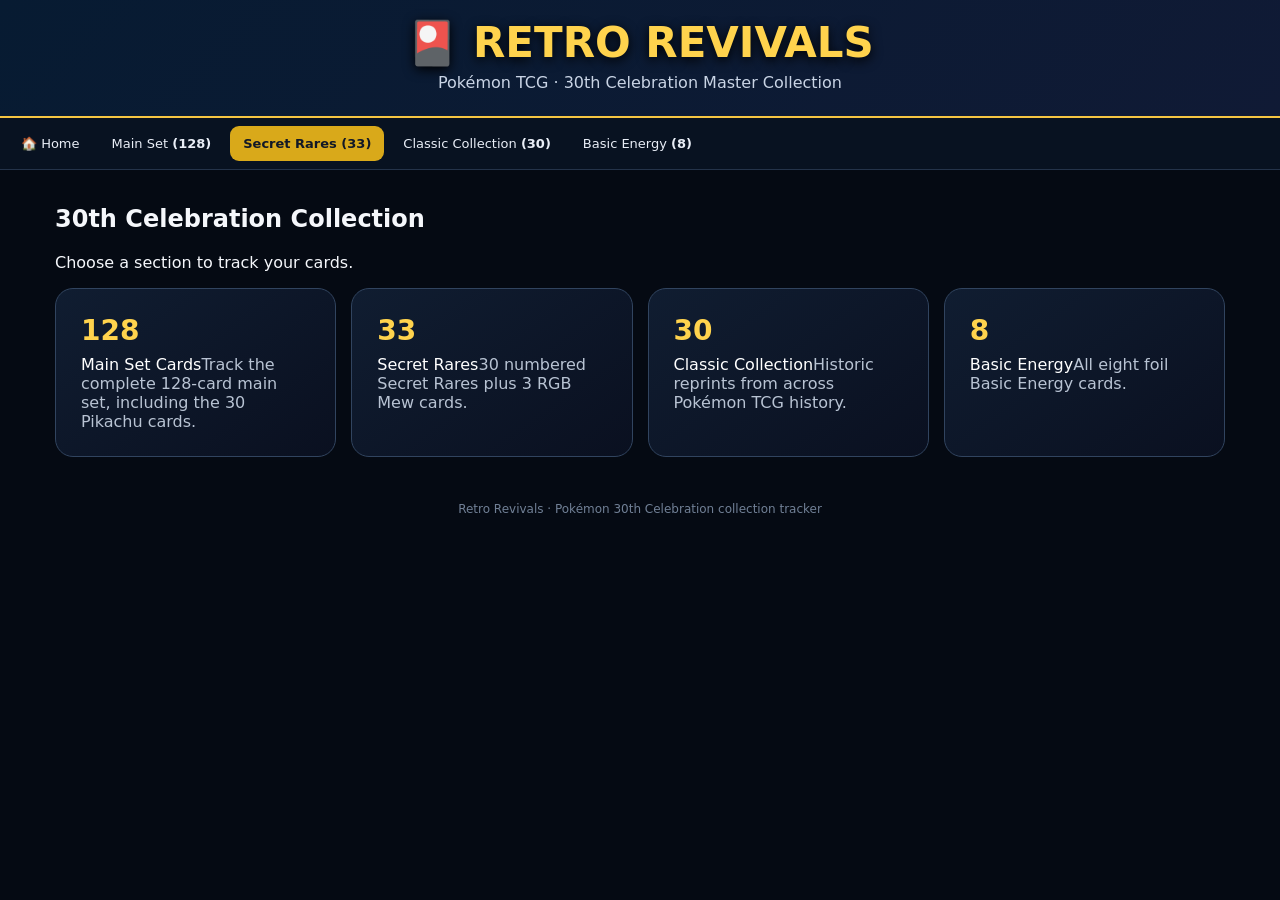
==== index.html @ 5fc44527 "Add files via upload" ====
<!doctype html><html lang="en"><head><meta charset="utf-8"><meta name="viewport" content="width=device-width,initial-scale=1"><title>Retro Revivals — Pokémon 30th Celebration</title><style>
*{box-sizing:border-box}body{margin:0;background:#050a13;color:#f5f7fb;font-family:system-ui,-apple-system,Segoe UI,Roboto,sans-serif}
header{background:linear-gradient(135deg,#071b32,#101a35);padding:18px 12px;text-align:center;border-bottom:2px solid #f5c542}
h1{margin:0;font-size:clamp(26px,6vw,42px);color:#ffd34d;text-shadow:0 3px 12px #000}
header p{margin:6px 0;color:#c9d4e5}nav{display:flex;gap:6px;overflow:auto;padding:8px;background:#081221;border-bottom:1px solid #24334a}
nav a{white-space:nowrap;color:#e9eef7;text-decoration:none;padding:10px 13px;border-radius:9px;font-size:13px}
nav a.active{background:#d9a91a;color:#111827;font-weight:800}main{max-width:1200px;margin:auto;padding:15px}
.controls{display:grid;grid-template-columns:1.8fr 1fr 1fr;gap:8px;margin-bottom:15px}
input,select{width:100%;padding:12px;border-radius:10px;border:1px solid #31435f;background:#0c1524;color:white}
.stats{display:flex;gap:10px;flex-wrap:wrap;margin-bottom:14px}.stat{background:#0d1727;border:1px solid #293a55;border-radius:12px;padding:10px 14px}.stat b{color:#ffd34d;font-size:20px}
.grid{display:grid;grid-template-columns:repeat(auto-fill,minmax(165px,1fr));gap:12px}.card{background:#0d1727;border:1px solid #293a55;border-radius:14px;padding:7px}.pic{aspect-ratio:744/1040;background:linear-gradient(145deg,#17233b,#0a1020);border-radius:9px;overflow:hidden;display:flex;align-items:center;justify-content:center}.pic img{width:100%;height:100%;object-fit:cover}.fallback{padding:20px;text-align:center;color:#8997aa}
.num{color:#ffd34d;font-weight:800;font-size:12px;margin-top:7px}.name{font-weight:750;min-height:38px;margin-top:3px}.check{display:flex;gap:6px;align-items:center;color:#b8c3d3;font-size:12px}.check input{width:auto;margin:0}
footer{text-align:center;padding:30px;color:#718096;font-size:12px}@media(max-width:650px){.controls{grid-template-columns:1fr 1fr}.controls input{grid-column:1/-1}.grid{grid-template-columns:repeat(2,minmax(0,1fr));gap:8px}}
.tiles{display:grid;grid-template-columns:repeat(auto-fit,minmax(220px,1fr));gap:15px}.tile{display:block;text-decoration:none;color:white;background:linear-gradient(145deg,#101d31,#0a1020);border:1px solid #31445f;border-radius:18px;padding:25px;min-height:150px}.tile b{display:block;font-size:28px;color:#ffd34d;margin-bottom:8px}.tile span{color:#b8c3d3}</style></head><body><header><h1>🎴 RETRO REVIVALS</h1><p>Pokémon TCG · 30th Celebration Master Collection</p></header>
<nav>
<a href="index.html">🏠 Home</a>
<a href="main-set.html">Main Set <b>(128)</b></a>
<a class="active" href="secret-rares.html">Secret Rares <b>(33)</b></a>
<a href="classic-collection.html">Classic Collection <b>(30)</b></a>
<a href="energy.html">Basic Energy <b>(8)</b></a>
</nav>
<main><h2>30th Celebration Collection</h2><p>Choose a section to track your cards.</p><div class="tiles">
<a class="tile" href="main-set.html"><b>128</b>Main Set Cards<span>Track the complete 128-card main set, including the 30 Pikachu cards.</span></a>
<a class="tile" href="secret-rares.html"><b>33</b>Secret Rares<span>30 numbered Secret Rares plus 3 RGB Mew cards.</span></a>
<a class="tile" href="classic-collection.html"><b>30</b>Classic Collection<span>Historic reprints from across Pokémon TCG history.</span></a>
<a class="tile" href="energy.html"><b>8</b>Basic Energy<span>All eight foil Basic Energy cards.</span></a>
</div></main><footer>Retro Revivals · Pokémon 30th Celebration collection tracker</footer></body></html>
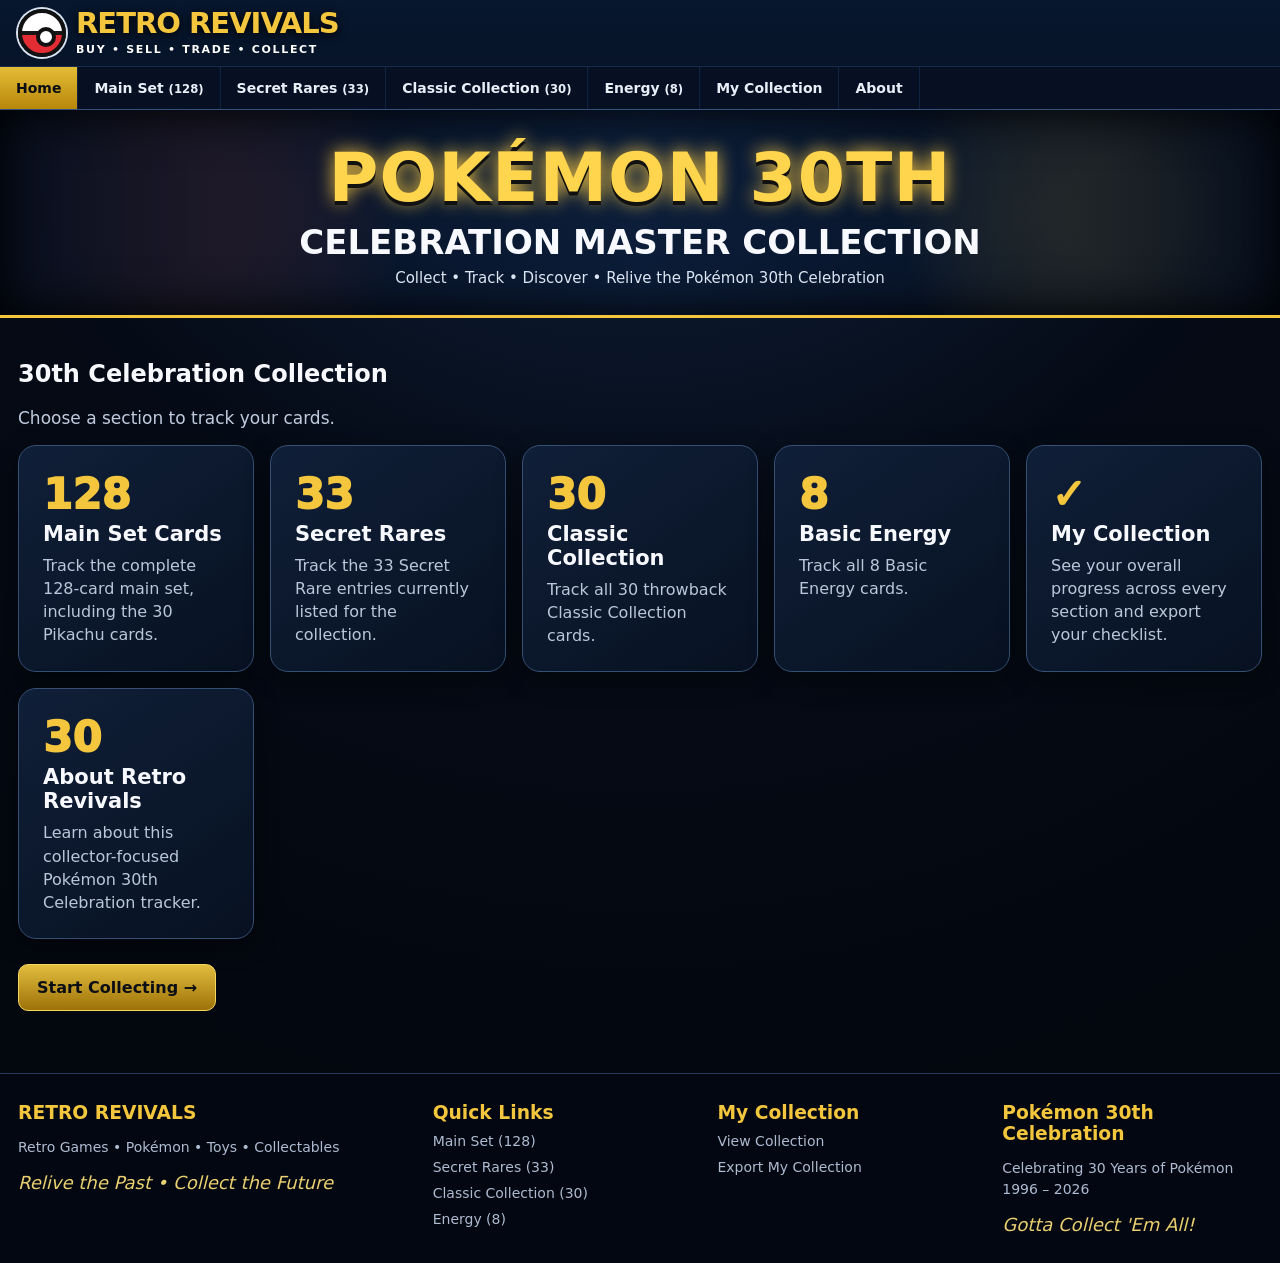
==== commit c9fd203a: "Add files via upload" ====
--- a/index.html
+++ b/index.html
@@ -1,27 +1,64 @@
 <!doctype html><html lang="en"><head><meta charset="utf-8"><meta name="viewport" content="width=device-width,initial-scale=1"><title>Retro Revivals — Pokémon 30th Celebration</title><style>
-*{box-sizing:border-box}body{margin:0;background:#050a13;color:#f5f7fb;font-family:system-ui,-apple-system,Segoe UI,Roboto,sans-serif}
-header{background:linear-gradient(135deg,#071b32,#101a35);padding:18px 12px;text-align:center;border-bottom:2px solid #f5c542}
-h1{margin:0;font-size:clamp(26px,6vw,42px);color:#ffd34d;text-shadow:0 3px 12px #000}
-header p{margin:6px 0;color:#c9d4e5}nav{display:flex;gap:6px;overflow:auto;padding:8px;background:#081221;border-bottom:1px solid #24334a}
-nav a{white-space:nowrap;color:#e9eef7;text-decoration:none;padding:10px 13px;border-radius:9px;font-size:13px}
-nav a.active{background:#d9a91a;color:#111827;font-weight:800}main{max-width:1200px;margin:auto;padding:15px}
-.controls{display:grid;grid-template-columns:1.8fr 1fr 1fr;gap:8px;margin-bottom:15px}
-input,select{width:100%;padding:12px;border-radius:10px;border:1px solid #31435f;background:#0c1524;color:white}
-.stats{display:flex;gap:10px;flex-wrap:wrap;margin-bottom:14px}.stat{background:#0d1727;border:1px solid #293a55;border-radius:12px;padding:10px 14px}.stat b{color:#ffd34d;font-size:20px}
-.grid{display:grid;grid-template-columns:repeat(auto-fill,minmax(165px,1fr));gap:12px}.card{background:#0d1727;border:1px solid #293a55;border-radius:14px;padding:7px}.pic{aspect-ratio:744/1040;background:linear-gradient(145deg,#17233b,#0a1020);border-radius:9px;overflow:hidden;display:flex;align-items:center;justify-content:center}.pic img{width:100%;height:100%;object-fit:cover}.fallback{padding:20px;text-align:center;color:#8997aa}
-.num{color:#ffd34d;font-weight:800;font-size:12px;margin-top:7px}.name{font-weight:750;min-height:38px;margin-top:3px}.check{display:flex;gap:6px;align-items:center;color:#b8c3d3;font-size:12px}.check input{width:auto;margin:0}
-footer{text-align:center;padding:30px;color:#718096;font-size:12px}@media(max-width:650px){.controls{grid-template-columns:1fr 1fr}.controls input{grid-column:1/-1}.grid{grid-template-columns:repeat(2,minmax(0,1fr));gap:8px}}
-.tiles{display:grid;grid-template-columns:repeat(auto-fit,minmax(220px,1fr));gap:15px}.tile{display:block;text-decoration:none;color:white;background:linear-gradient(145deg,#101d31,#0a1020);border:1px solid #31445f;border-radius:18px;padding:25px;min-height:150px}.tile b{display:block;font-size:28px;color:#ffd34d;margin-bottom:8px}.tile span{color:#b8c3d3}</style></head><body><header><h1>🎴 RETRO REVIVALS</h1><p>Pokémon TCG · 30th Celebration Master Collection</p></header>
-<nav>
-<a href="index.html">🏠 Home</a>
-<a href="main-set.html">Main Set <b>(128)</b></a>
-<a class="active" href="secret-rares.html">Secret Rares <b>(33)</b></a>
-<a href="classic-collection.html">Classic Collection <b>(30)</b></a>
-<a href="energy.html">Basic Energy <b>(8)</b></a>
-</nav>
-<main><h2>30th Celebration Collection</h2><p>Choose a section to track your cards.</p><div class="tiles">
-<a class="tile" href="main-set.html"><b>128</b>Main Set Cards<span>Track the complete 128-card main set, including the 30 Pikachu cards.</span></a>
-<a class="tile" href="secret-rares.html"><b>33</b>Secret Rares<span>30 numbered Secret Rares plus 3 RGB Mew cards.</span></a>
-<a class="tile" href="classic-collection.html"><b>30</b>Classic Collection<span>Historic reprints from across Pokémon TCG history.</span></a>
-<a class="tile" href="energy.html"><b>8</b>Basic Energy<span>All eight foil Basic Energy cards.</span></a>
-</div></main><footer>Retro Revivals · Pokémon 30th Celebration collection tracker</footer></body></html>+:root{--bg:#030813;--panel:#0b1629;--panel2:#101d34;--line:#263d61;--gold:#f4c63d;--gold2:#d9a719;--text:#f7f9ff;--muted:#b9c5d8}
+*{box-sizing:border-box}html{scroll-behavior:smooth}body{margin:0;background:radial-gradient(circle at 50% -10%,#14294b 0,#050b16 45%,#02050b 100%);color:var(--text);font-family:Inter,system-ui,-apple-system,Segoe UI,Roboto,Arial,sans-serif}
+a{color:inherit}.top{background:linear-gradient(180deg,#07172e,#061125);border-bottom:1px solid #35527c;position:sticky;top:0;z-index:20}
+.brandbar{display:flex;align-items:center;gap:14px;max-width:1400px;margin:auto;padding:9px 18px}
+.logo{display:flex;align-items:center;gap:10px;text-decoration:none;min-width:260px}.ball{width:48px;height:48px;border-radius:50%;background:linear-gradient(#fff 0 46%,#161616 46% 54%,#e42c35 54%);border:4px solid #111;box-shadow:0 0 0 2px #d9e4f2;position:relative}.ball:after{content:"";position:absolute;left:14px;top:14px;width:12px;height:12px;background:#fff;border:4px solid #111;border-radius:50%}.brandtext b{display:block;font-size:29px;line-height:1;color:var(--gold);letter-spacing:-1px;text-shadow:0 2px 8px #000}.brandtext span{font-size:11px;letter-spacing:1.7px;color:#fff;font-weight:800}
+nav{display:flex;overflow:auto;white-space:nowrap;border-top:1px solid #152c4d;background:#061022}nav a{padding:13px 16px;text-decoration:none;font-weight:800;font-size:14px;color:#e9eff9;border-right:1px solid #102441}nav a:hover,nav a.active{background:linear-gradient(#e4bd36,#b8870b);color:#0a0d14}
+.hero{min-height:190px;display:flex;align-items:center;justify-content:center;text-align:center;padding:28px 18px;background:linear-gradient(90deg,rgba(5,14,30,.98),rgba(12,31,61,.72),rgba(5,14,30,.98)),radial-gradient(circle at 12% 50%,#d34a35 0 7%,transparent 22%),radial-gradient(circle at 88% 50%,#ffcf3a 0 5%,transparent 20%);border-bottom:3px solid var(--gold);box-shadow:inset 0 0 50px #000}
+.hero h1{margin:0;color:#ffd54d;font-size:clamp(34px,6vw,68px);text-transform:uppercase;letter-spacing:1px;text-shadow:0 4px 0 #111,0 0 18px #f5c542}.hero h2{margin:5px 0;font-size:clamp(20px,3vw,34px)}.hero p{margin:7px auto 0;color:#dce5f3;max-width:850px;font-size:15px}
+.wrap{max-width:1400px;margin:auto;padding:22px 18px 34px}.controls{display:grid;grid-template-columns:minmax(240px,2fr) repeat(3,minmax(150px,1fr));gap:10px;margin-bottom:18px}.control{background:#081324;border:1px solid #38557d;border-radius:10px;color:#eaf0fa;padding:12px 14px;font:inherit;min-height:45px}.stats{display:flex;justify-content:space-between;gap:12px;align-items:center;background:linear-gradient(90deg,#09182b,#0d1d33);border:1px solid #365275;border-radius:12px;padding:13px 17px;margin-bottom:20px}.stats strong{color:var(--gold);font-size:24px}.progress{height:8px;background:#1c2a40;border-radius:99px;overflow:hidden;min-width:180px}.progress i{display:block;height:100%;width:0;background:linear-gradient(90deg,#d9a719,#ffe071);border-radius:99px}
+.grid{display:grid;grid-template-columns:repeat(auto-fill,minmax(150px,1fr));gap:13px}.card{background:linear-gradient(145deg,#0d1a30,#081222);border:1px solid #2d466a;border-radius:13px;padding:9px;box-shadow:0 5px 18px #0008;transition:.18s}.card:hover{transform:translateY(-3px);border-color:#d8b638}.pic{aspect-ratio:2.5/3.5;background:#07101e;border-radius:9px;display:flex;align-items:center;justify-content:center;overflow:hidden}.pic img{width:100%;height:100%;object-fit:contain}.pic .placeholder{color:#8fa0b8;font-size:13px;text-align:center;padding:10px}.num{color:var(--gold);font-weight:900;font-size:13px;margin-top:8px}.name{font-weight:850;min-height:38px;margin-top:2px;font-size:14px;line-height:1.15}.check{display:flex;gap:8px;align-items:center;color:#cbd6e6;margin-top:8px;font-size:13px}.check input{width:19px;height:19px;accent-color:var(--gold2)}
+.actions{display:flex;gap:12px;flex-wrap:wrap;margin-top:25px}.btn{display:inline-flex;align-items:center;justify-content:center;gap:8px;padding:13px 18px;border-radius:10px;border:1px solid #5b7399;background:#081426;text-decoration:none;font-weight:900}.btn.gold{background:linear-gradient(#e2bd3e,#9d7208);color:#0b0e14;border-color:#f5d75e}
+.tiles{display:grid;grid-template-columns:repeat(auto-fit,minmax(230px,1fr));gap:16px}.tile{display:block;text-decoration:none;background:linear-gradient(145deg,#101f38,#071121);border:1px solid #355074;border-radius:18px;padding:24px;box-shadow:0 7px 25px #0007}.tile:hover{border-color:#e2bd3e;transform:translateY(-2px)}.tile .big{font-size:42px;color:var(--gold);font-weight:950}.tile h3{margin:3px 0 8px;font-size:21px}.tile p{margin:0;color:#bac7da;line-height:1.45}
+footer{margin-top:28px;border-top:1px solid #243a5c;background:#020711;padding:28px 18px}.foot{max-width:1400px;margin:auto;display:grid;grid-template-columns:1.5fr 1fr 1fr 1fr;gap:25px}.foot h3{color:var(--gold);margin:0 0 8px}.foot p,.foot a{color:#aebbd0;font-size:14px;line-height:1.5}.foot a{text-decoration:none;display:block;margin:5px 0}.tag{color:#e9cf70;font-style:italic;font-size:18px}
+@media(max-width:800px){.brandbar{padding:8px 10px}.logo{min-width:0}.brandtext b{font-size:22px}.brandtext span{font-size:9px}.ball{width:40px;height:40px}.hero{min-height:165px}.controls{grid-template-columns:1fr 1fr}.controls .search{grid-column:1/-1}.stats{flex-direction:column;align-items:stretch}.grid{grid-template-columns:repeat(2,minmax(0,1fr));gap:9px}.card{padding:7px}.name{font-size:13px}.foot{grid-template-columns:1fr 1fr}}
+@media(max-width:480px){nav a{padding:12px 13px;font-size:12px}.wrap{padding:16px 10px 25px}.controls{grid-template-columns:1fr}.controls .search{grid-column:auto}.hero h1{font-size:34px}.foot{grid-template-columns:1fr}}
+</style></head><body>
+<header class="top"><div class="brandbar"><a class="logo" href="index.html"><div class="ball"></div><div class="brandtext"><b>RETRO REVIVALS</b><span>BUY • SELL • TRADE • COLLECT</span></div></a></div><nav><a href="index.html" class="active">Home</a><a href="main-set.html">Main Set <small>(128)</small></a><a href="secret-rares.html">Secret Rares <small>(33)</small></a><a href="classic-collection.html">Classic Collection <small>(30)</small></a><a href="energy.html">Energy <small>(8)</small></a><a href="my-collection.html">My Collection</a><a href="about.html">About</a></nav></header>
+<section class="hero"><div><h1>POKÉMON 30TH</h1><h2>CELEBRATION MASTER COLLECTION</h2><p>Collect • Track • Discover • Relive the Pokémon 30th Celebration</p></div></section>
+<main class="wrap"><section><h2>30th Celebration Collection</h2><p style="color:#c0ccde;font-size:17px">Choose a section to track your cards.</p>
+<div class="tiles">
+<a class="tile" href="main-set.html"><div class="big">128</div><h3>Main Set Cards</h3><p>Track the complete 128-card main set, including the 30 Pikachu cards.</p></a>
+<a class="tile" href="secret-rares.html"><div class="big">33</div><h3>Secret Rares</h3><p>Track the 33 Secret Rare entries currently listed for the collection.</p></a>
+<a class="tile" href="classic-collection.html"><div class="big">30</div><h3>Classic Collection</h3><p>Track all 30 throwback Classic Collection cards.</p></a>
+<a class="tile" href="energy.html"><div class="big">8</div><h3>Basic Energy</h3><p>Track all 8 Basic Energy cards.</p></a>
+<a class="tile" href="my-collection.html"><div class="big">✓</div><h3>My Collection</h3><p>See your overall progress across every section and export your checklist.</p></a>
+<a class="tile" href="about.html"><div class="big">30</div><h3>About Retro Revivals</h3><p>Learn about this collector-focused Pokémon 30th Celebration tracker.</p></a>
+</div></section>
+<div class="actions"><a class="btn gold" href="main-set.html">Start Collecting →</a></div></main><footer><div class="foot">
+<div><h3>RETRO REVIVALS</h3><p>Retro Games • Pokémon • Toys • Collectables</p><div class="tag">Relive the Past • Collect the Future</div></div>
+<div><h3>Quick Links</h3><a href="main-set.html">Main Set (128)</a><a href="secret-rares.html">Secret Rares (33)</a><a href="classic-collection.html">Classic Collection (30)</a><a href="energy.html">Energy (8)</a></div>
+<div><h3>My Collection</h3><a href="my-collection.html">View Collection</a><a href="#" onclick="exportAll();return false">Export My Collection</a></div>
+<div><h3>Pokémon 30th Celebration</h3><p>Celebrating 30 Years of Pokémon<br>1996 – 2026</p><div class="tag">Gotta Collect 'Em All!</div></div>
+</div></footer><script>
+const KEY="retro-revivals-main";
+let owned=JSON.parse(localStorage.getItem(KEY)||"{}");
+function save(){localStorage.setItem(KEY,JSON.stringify(owned));}
+function toggle(id,el){owned[id]=el.checked;save();updateStats();}
+function updateStats(){
+ const total=document.querySelectorAll('.card').length;
+ const n=Object.values(owned).filter(Boolean).length;
+ const count=document.getElementById('count'); if(count) count.textContent=n+" / "+total;
+ const pct=total?Math.round(n/total*100):0;
+ const p=document.getElementById('pct'); if(p)p.textContent=pct+"%";
+ const bar=document.getElementById('bar'); if(bar)bar.style.width=pct+"%";
+}
+function filterCards(){
+ const q=(document.getElementById('search')?.value||'').toLowerCase();
+ const status=document.getElementById('status')?.value||'all';
+ document.querySelectorAll('.card').forEach(c=>{
+   const match=c.innerText.toLowerCase().includes(q);
+   const id=c.dataset.id, isOwned=!!owned[id];
+   const ok=status==='all'||(status==='owned'&&isOwned)||(status==='missing'&&!isOwned);
+   c.style.display=match&&ok?'':'none';
+ });
+}
+function exportAll(){
+ const all={};
+ ['retro-revivals-main','retro-revivals-secret','retro-revivals-classic','retro-revivals-energy'].forEach(k=>{all[k]=JSON.parse(localStorage.getItem(k)||"{}")});
+ const blob=new Blob([JSON.stringify(all,null,2)],{type:'application/json'});
+ const a=document.createElement('a');a.href=URL.createObjectURL(blob);a.download='retro-revivals-collection.json';a.click();
+}
+document.addEventListener('DOMContentLoaded',()=>{document.querySelectorAll('.check input').forEach(x=>x.checked=!!owned[x.dataset.id]);updateStats();});
+</script></body></html>
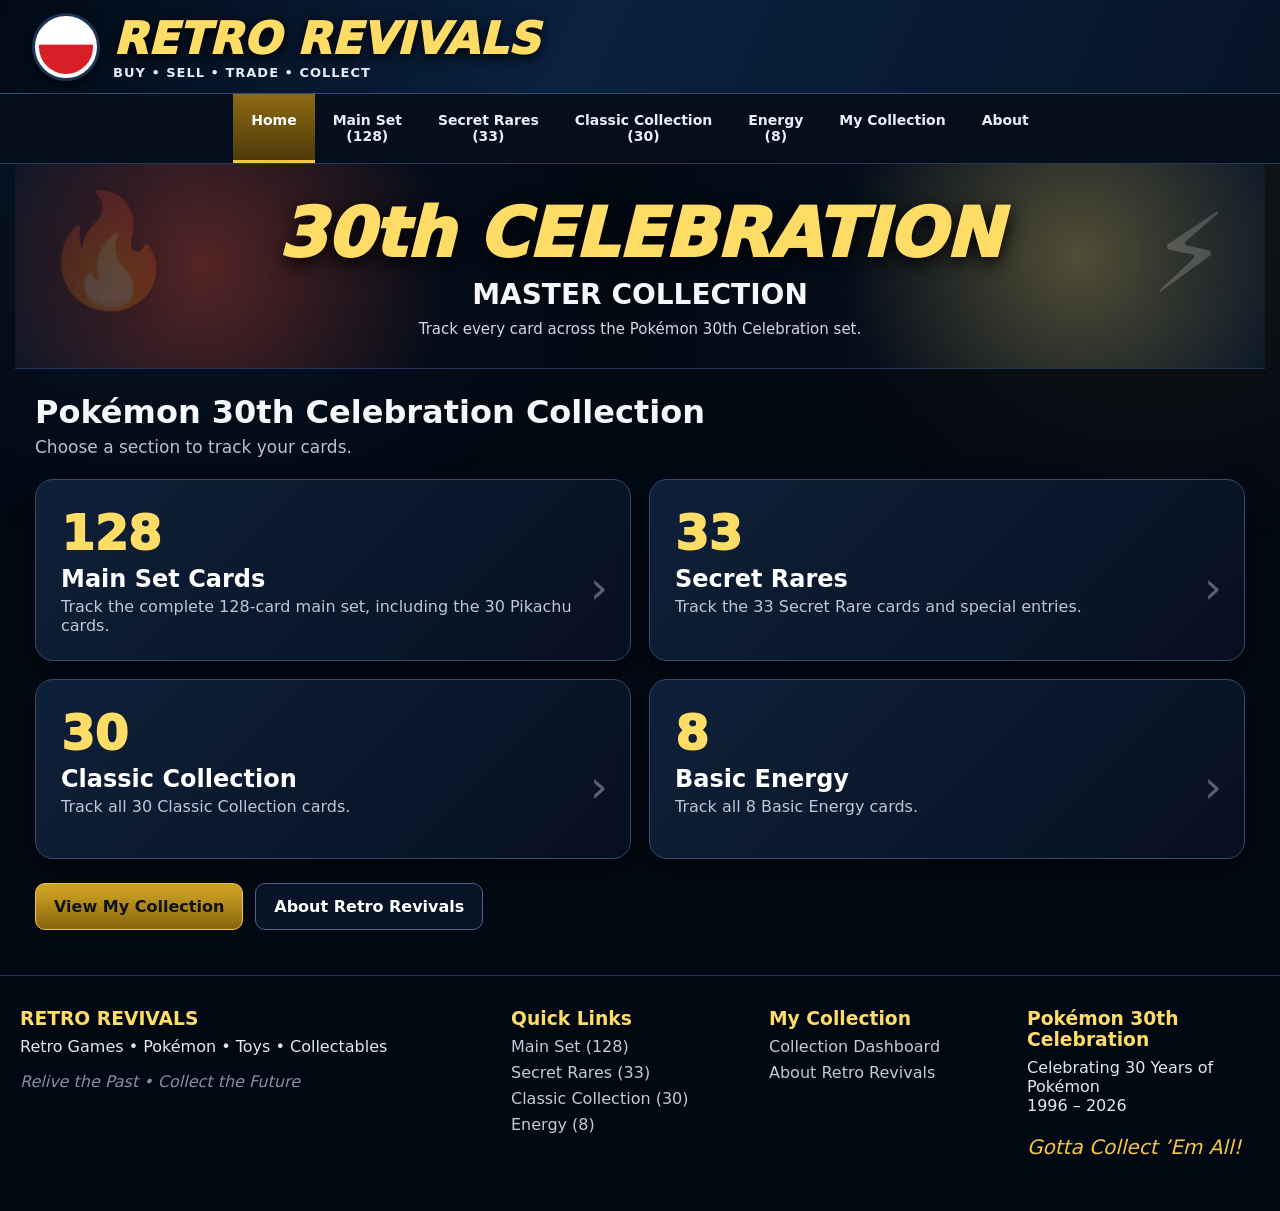
==== commit 067ec3c1: "Add files via upload" ====
--- a/index.html
+++ b/index.html
@@ -1,64 +1,50 @@
-<!doctype html><html lang="en"><head><meta charset="utf-8"><meta name="viewport" content="width=device-width,initial-scale=1"><title>Retro Revivals — Pokémon 30th Celebration</title><style>
-:root{--bg:#030813;--panel:#0b1629;--panel2:#101d34;--line:#263d61;--gold:#f4c63d;--gold2:#d9a719;--text:#f7f9ff;--muted:#b9c5d8}
-*{box-sizing:border-box}html{scroll-behavior:smooth}body{margin:0;background:radial-gradient(circle at 50% -10%,#14294b 0,#050b16 45%,#02050b 100%);color:var(--text);font-family:Inter,system-ui,-apple-system,Segoe UI,Roboto,Arial,sans-serif}
-a{color:inherit}.top{background:linear-gradient(180deg,#07172e,#061125);border-bottom:1px solid #35527c;position:sticky;top:0;z-index:20}
-.brandbar{display:flex;align-items:center;gap:14px;max-width:1400px;margin:auto;padding:9px 18px}
-.logo{display:flex;align-items:center;gap:10px;text-decoration:none;min-width:260px}.ball{width:48px;height:48px;border-radius:50%;background:linear-gradient(#fff 0 46%,#161616 46% 54%,#e42c35 54%);border:4px solid #111;box-shadow:0 0 0 2px #d9e4f2;position:relative}.ball:after{content:"";position:absolute;left:14px;top:14px;width:12px;height:12px;background:#fff;border:4px solid #111;border-radius:50%}.brandtext b{display:block;font-size:29px;line-height:1;color:var(--gold);letter-spacing:-1px;text-shadow:0 2px 8px #000}.brandtext span{font-size:11px;letter-spacing:1.7px;color:#fff;font-weight:800}
-nav{display:flex;overflow:auto;white-space:nowrap;border-top:1px solid #152c4d;background:#061022}nav a{padding:13px 16px;text-decoration:none;font-weight:800;font-size:14px;color:#e9eff9;border-right:1px solid #102441}nav a:hover,nav a.active{background:linear-gradient(#e4bd36,#b8870b);color:#0a0d14}
-.hero{min-height:190px;display:flex;align-items:center;justify-content:center;text-align:center;padding:28px 18px;background:linear-gradient(90deg,rgba(5,14,30,.98),rgba(12,31,61,.72),rgba(5,14,30,.98)),radial-gradient(circle at 12% 50%,#d34a35 0 7%,transparent 22%),radial-gradient(circle at 88% 50%,#ffcf3a 0 5%,transparent 20%);border-bottom:3px solid var(--gold);box-shadow:inset 0 0 50px #000}
-.hero h1{margin:0;color:#ffd54d;font-size:clamp(34px,6vw,68px);text-transform:uppercase;letter-spacing:1px;text-shadow:0 4px 0 #111,0 0 18px #f5c542}.hero h2{margin:5px 0;font-size:clamp(20px,3vw,34px)}.hero p{margin:7px auto 0;color:#dce5f3;max-width:850px;font-size:15px}
-.wrap{max-width:1400px;margin:auto;padding:22px 18px 34px}.controls{display:grid;grid-template-columns:minmax(240px,2fr) repeat(3,minmax(150px,1fr));gap:10px;margin-bottom:18px}.control{background:#081324;border:1px solid #38557d;border-radius:10px;color:#eaf0fa;padding:12px 14px;font:inherit;min-height:45px}.stats{display:flex;justify-content:space-between;gap:12px;align-items:center;background:linear-gradient(90deg,#09182b,#0d1d33);border:1px solid #365275;border-radius:12px;padding:13px 17px;margin-bottom:20px}.stats strong{color:var(--gold);font-size:24px}.progress{height:8px;background:#1c2a40;border-radius:99px;overflow:hidden;min-width:180px}.progress i{display:block;height:100%;width:0;background:linear-gradient(90deg,#d9a719,#ffe071);border-radius:99px}
-.grid{display:grid;grid-template-columns:repeat(auto-fill,minmax(150px,1fr));gap:13px}.card{background:linear-gradient(145deg,#0d1a30,#081222);border:1px solid #2d466a;border-radius:13px;padding:9px;box-shadow:0 5px 18px #0008;transition:.18s}.card:hover{transform:translateY(-3px);border-color:#d8b638}.pic{aspect-ratio:2.5/3.5;background:#07101e;border-radius:9px;display:flex;align-items:center;justify-content:center;overflow:hidden}.pic img{width:100%;height:100%;object-fit:contain}.pic .placeholder{color:#8fa0b8;font-size:13px;text-align:center;padding:10px}.num{color:var(--gold);font-weight:900;font-size:13px;margin-top:8px}.name{font-weight:850;min-height:38px;margin-top:2px;font-size:14px;line-height:1.15}.check{display:flex;gap:8px;align-items:center;color:#cbd6e6;margin-top:8px;font-size:13px}.check input{width:19px;height:19px;accent-color:var(--gold2)}
-.actions{display:flex;gap:12px;flex-wrap:wrap;margin-top:25px}.btn{display:inline-flex;align-items:center;justify-content:center;gap:8px;padding:13px 18px;border-radius:10px;border:1px solid #5b7399;background:#081426;text-decoration:none;font-weight:900}.btn.gold{background:linear-gradient(#e2bd3e,#9d7208);color:#0b0e14;border-color:#f5d75e}
-.tiles{display:grid;grid-template-columns:repeat(auto-fit,minmax(230px,1fr));gap:16px}.tile{display:block;text-decoration:none;background:linear-gradient(145deg,#101f38,#071121);border:1px solid #355074;border-radius:18px;padding:24px;box-shadow:0 7px 25px #0007}.tile:hover{border-color:#e2bd3e;transform:translateY(-2px)}.tile .big{font-size:42px;color:var(--gold);font-weight:950}.tile h3{margin:3px 0 8px;font-size:21px}.tile p{margin:0;color:#bac7da;line-height:1.45}
-footer{margin-top:28px;border-top:1px solid #243a5c;background:#020711;padding:28px 18px}.foot{max-width:1400px;margin:auto;display:grid;grid-template-columns:1.5fr 1fr 1fr 1fr;gap:25px}.foot h3{color:var(--gold);margin:0 0 8px}.foot p,.foot a{color:#aebbd0;font-size:14px;line-height:1.5}.foot a{text-decoration:none;display:block;margin:5px 0}.tag{color:#e9cf70;font-style:italic;font-size:18px}
-@media(max-width:800px){.brandbar{padding:8px 10px}.logo{min-width:0}.brandtext b{font-size:22px}.brandtext span{font-size:9px}.ball{width:40px;height:40px}.hero{min-height:165px}.controls{grid-template-columns:1fr 1fr}.controls .search{grid-column:1/-1}.stats{flex-direction:column;align-items:stretch}.grid{grid-template-columns:repeat(2,minmax(0,1fr));gap:9px}.card{padding:7px}.name{font-size:13px}.foot{grid-template-columns:1fr 1fr}}
-@media(max-width:480px){nav a{padding:12px 13px;font-size:12px}.wrap{padding:16px 10px 25px}.controls{grid-template-columns:1fr}.controls .search{grid-column:auto}.hero h1{font-size:34px}.foot{grid-template-columns:1fr}}
+<!doctype html><html lang="en"><head><meta charset="utf-8"><meta name="viewport" content="width=device-width,initial-scale=1"><title>Home — Retro Revivals</title><style>
+:root{--gold:#f4c542;--gold2:#ffdc66;--nav:#071426;--panel:#0b1628;--panel2:#101d32;--line:#263b5b;--text:#f6f7fb;--muted:#b6c1d2}
+*{box-sizing:border-box}html{scroll-behavior:smooth}body{margin:0;background:#030913;color:var(--text);font-family:Inter,system-ui,-apple-system,Segoe UI,Roboto,Arial,sans-serif}
+body:before{content:"";position:fixed;inset:0;pointer-events:none;background:radial-gradient(circle at 15% 10%,rgba(36,87,150,.18),transparent 35%),radial-gradient(circle at 90% 20%,rgba(244,197,66,.08),transparent 28%);z-index:-1}
+header{background:linear-gradient(115deg,#020a16 0%,#0a2140 45%,#071426 100%);border-bottom:1px solid #304c73}
+.brand{max-width:1250px;margin:auto;padding:13px 20px;display:flex;align-items:center;gap:16px}.logo{width:62px;height:62px;border-radius:50%;border:4px solid #fff;background:linear-gradient(#fff 0 45%,#d61f26 46% 100%);box-shadow:0 0 0 3px #1b3555,0 5px 18px #000}.brand h1{margin:0;color:var(--gold2);font-size:clamp(25px,4vw,44px);font-style:italic;font-weight:950;letter-spacing:.5px;text-shadow:0 3px 12px #000}.brand p{margin:1px 0 0;color:#e7edf7;font-weight:700;letter-spacing:1px;font-size:13px}
+nav{position:sticky;top:0;z-index:20;background:rgba(5,15,29,.96);backdrop-filter:blur(8px);border-bottom:1px solid #273a57;overflow-x:auto;display:flex;justify-content:center;min-height:62px}
+nav a{flex:0 0 auto;color:#e9eef7;text-decoration:none;padding:18px 18px 16px;font-size:14px;font-weight:800;text-align:center;border-bottom:3px solid transparent}nav a:hover{background:#10213a}nav a.active{background:linear-gradient(#8d6a15,#4f3a08);color:#fff;border-bottom-color:var(--gold)}
+.hero{max-width:1250px;margin:auto;min-height:190px;padding:30px 24px;display:flex;align-items:center;justify-content:center;text-align:center;position:relative;overflow:hidden;background:radial-gradient(circle at 15% 50%,rgba(238,74,45,.34),transparent 23%),radial-gradient(circle at 85% 45%,rgba(255,218,102,.3),transparent 22%),linear-gradient(90deg,#071426,#030913 48%,#071426);border-bottom:1px solid #1f3553}
+.hero:before,.hero:after{content:"";position:absolute;font-size:110px;opacity:.18;filter:drop-shadow(0 0 20px #000)}.hero:before{content:"🔥";left:2%;top:22px}.hero:after{content:"⚡";right:3%;top:26px}
+.hero h2{margin:0;color:var(--gold2);font-size:clamp(34px,6vw,68px);font-style:italic;font-weight:1000;text-shadow:0 5px 18px #000}.hero .sub{margin:5px 0 0;font-size:clamp(18px,3vw,28px);font-weight:900}.hero small{display:block;margin-top:9px;color:#d1d9e6;font-size:15px}
+main{max-width:1250px;margin:auto;padding:24px 20px 45px}.page-title{font-size:32px;margin:0 0 6px}.lead{color:var(--muted);font-size:17px;margin-top:0}
+.controls{display:grid;grid-template-columns:2fr 1fr 1fr;gap:10px;margin:20px 0}.controls input,.controls select{width:100%;background:#071223;color:#fff;border:1px solid #385172;border-radius:10px;padding:13px 14px;font-size:14px}
+.stats{display:flex;gap:10px;flex-wrap:wrap;margin:12px 0 20px}.stat{min-width:120px;background:linear-gradient(145deg,#101e34,#071223);border:1px solid #355174;border-radius:11px;padding:10px 15px;text-align:center}.stat b{display:block;color:var(--gold2);font-size:24px}
+.grid{display:grid;grid-template-columns:repeat(6,minmax(0,1fr));gap:13px}.card{background:linear-gradient(145deg,#0e1b30,#071223);border:1px solid #2c4669;border-radius:12px;padding:7px;box-shadow:0 5px 15px #0007}.pic{aspect-ratio:63/88;border-radius:8px;overflow:hidden;background:linear-gradient(145deg,#162844,#071020);display:flex;align-items:center;justify-content:center}.pic img{width:100%;height:100%;object-fit:cover}.fallback{color:#8190a6;text-align:center;font-size:12px;padding:10px}.num{color:var(--gold2);font-weight:900;font-size:12px;margin:8px 2px 2px}.name{font-weight:850;font-size:13px;line-height:1.2;min-height:32px}.check{display:flex;align-items:center;gap:6px;color:#b9c4d5;font-size:12px;margin-top:6px}.check input{accent-color:var(--gold);width:17px;height:17px}
+.tiles{display:grid;grid-template-columns:repeat(2,1fr);gap:18px;margin-top:22px}.tile{position:relative;overflow:hidden;min-height:180px;background:linear-gradient(135deg,#0e2039,#071020);border:1px solid #304b70;border-radius:18px;padding:25px;text-decoration:none;color:#fff;box-shadow:0 9px 25px #0008}.tile:hover{transform:translateY(-2px);border-color:var(--gold)}.tile .count{color:var(--gold2);font-size:48px;font-weight:1000}.tile h3{margin:4px 0;font-size:24px}.tile p{margin:0;color:#bdc7d7;max-width:600px}.tile:after{content:"›";position:absolute;right:22px;top:45%;font-size:45px;color:#fff5}
+.actions{display:flex;gap:12px;flex-wrap:wrap;margin-top:24px}.btn{display:inline-block;padding:13px 18px;border-radius:10px;border:1px solid #4b6488;background:#091527;color:#fff;text-decoration:none;font-weight:850}.btn.gold{background:linear-gradient(#d6aa25,#87650e);border-color:#f1c94c;color:#10131b}
+.about{display:grid;grid-template-columns:1fr 1fr;gap:18px}.panel{background:linear-gradient(145deg,#0e1b30,#071223);border:1px solid #2c4669;border-radius:16px;padding:22px}.panel h3{color:var(--gold2);margin-top:0}.panel p,.panel li{color:#c2ccda;line-height:1.6}
+footer{border-top:1px solid #20334e;background:#020812;padding:32px 20px;color:#8290a3}.foot{max-width:1250px;margin:auto;display:grid;grid-template-columns:2fr 1fr 1fr 1fr;gap:25px}.foot h3{color:var(--gold2);margin:0 0 8px}.foot a{display:block;color:#c3cbd7;text-decoration:none;margin:7px 0}.tag{color:#e0e7f0}
+@media(max-width:1000px){.grid{grid-template-columns:repeat(4,minmax(0,1fr))}.foot{grid-template-columns:1fr 1fr}}
+@media(max-width:650px){.brand{padding:10px 12px}.logo{width:48px;height:48px}.brand h1{font-size:25px}.brand p{font-size:10px}.hero{min-height:155px;padding:25px 14px}.hero:before,.hero:after{font-size:70px}.grid{grid-template-columns:repeat(2,minmax(0,1fr));gap:8px}.controls{grid-template-columns:1fr 1fr}.controls input{grid-column:1/-1}.tiles,.about{grid-template-columns:1fr}.foot{grid-template-columns:1fr}.tile{min-height:150px;padding:20px}.tile .count{font-size:38px}}
 </style></head><body>
-<header class="top"><div class="brandbar"><a class="logo" href="index.html"><div class="ball"></div><div class="brandtext"><b>RETRO REVIVALS</b><span>BUY • SELL • TRADE • COLLECT</span></div></a></div><nav><a href="index.html" class="active">Home</a><a href="main-set.html">Main Set <small>(128)</small></a><a href="secret-rares.html">Secret Rares <small>(33)</small></a><a href="classic-collection.html">Classic Collection <small>(30)</small></a><a href="energy.html">Energy <small>(8)</small></a><a href="my-collection.html">My Collection</a><a href="about.html">About</a></nav></header>
-<section class="hero"><div><h1>POKÉMON 30TH</h1><h2>CELEBRATION MASTER COLLECTION</h2><p>Collect • Track • Discover • Relive the Pokémon 30th Celebration</p></div></section>
-<main class="wrap"><section><h2>30th Celebration Collection</h2><p style="color:#c0ccde;font-size:17px">Choose a section to track your cards.</p>
+<header><div class="brand"><div class="logo"></div><div><h1>RETRO REVIVALS</h1><p>BUY • SELL • TRADE • COLLECT</p></div></div></header>
+<nav>
+<a href="index.html" class="active">Home</a>
+<a href="main-set.html" >Main Set<br><b>(128)</b></a>
+<a href="secret-rares.html" >Secret Rares<br><b>(33)</b></a>
+<a href="classic-collection.html" >Classic Collection<br><b>(30)</b></a>
+<a href="energy.html" >Energy<br><b>(8)</b></a>
+<a href="my-collection.html" >My Collection</a>
+<a href="about.html" >About</a>
+</nav>
+
+<section class="hero"><div><h2>30th CELEBRATION</h2><div class="sub">MASTER COLLECTION</div><small>Track every card across the Pokémon 30th Celebration set.</small></div></section>
+<main><h2 class="page-title">Pokémon 30th Celebration Collection</h2><p class="lead">Choose a section to track your cards.</p>
 <div class="tiles">
-<a class="tile" href="main-set.html"><div class="big">128</div><h3>Main Set Cards</h3><p>Track the complete 128-card main set, including the 30 Pikachu cards.</p></a>
-<a class="tile" href="secret-rares.html"><div class="big">33</div><h3>Secret Rares</h3><p>Track the 33 Secret Rare entries currently listed for the collection.</p></a>
-<a class="tile" href="classic-collection.html"><div class="big">30</div><h3>Classic Collection</h3><p>Track all 30 throwback Classic Collection cards.</p></a>
-<a class="tile" href="energy.html"><div class="big">8</div><h3>Basic Energy</h3><p>Track all 8 Basic Energy cards.</p></a>
-<a class="tile" href="my-collection.html"><div class="big">✓</div><h3>My Collection</h3><p>See your overall progress across every section and export your checklist.</p></a>
-<a class="tile" href="about.html"><div class="big">30</div><h3>About Retro Revivals</h3><p>Learn about this collector-focused Pokémon 30th Celebration tracker.</p></a>
-</div></section>
-<div class="actions"><a class="btn gold" href="main-set.html">Start Collecting →</a></div></main><footer><div class="foot">
-<div><h3>RETRO REVIVALS</h3><p>Retro Games • Pokémon • Toys • Collectables</p><div class="tag">Relive the Past • Collect the Future</div></div>
+<a class="tile" href="main-set.html"><div class="count">128</div><h3>Main Set Cards</h3><p>Track the complete 128-card main set, including the 30 Pikachu cards.</p></a>
+<a class="tile" href="secret-rares.html"><div class="count">33</div><h3>Secret Rares</h3><p>Track the 33 Secret Rare cards and special entries.</p></a>
+<a class="tile" href="classic-collection.html"><div class="count">30</div><h3>Classic Collection</h3><p>Track all 30 Classic Collection cards.</p></a>
+<a class="tile" href="energy.html"><div class="count">8</div><h3>Basic Energy</h3><p>Track all 8 Basic Energy cards.</p></a>
+</div>
+<div class="actions"><a class="btn gold" href="my-collection.html">View My Collection</a><a class="btn" href="about.html">About Retro Revivals</a></div>
+</main>
+<footer><div class="foot">
+<div><h3>RETRO REVIVALS</h3><div class="tag">Retro Games • Pokémon • Toys • Collectables</div><p><i>Relive the Past • Collect the Future</i></p></div>
 <div><h3>Quick Links</h3><a href="main-set.html">Main Set (128)</a><a href="secret-rares.html">Secret Rares (33)</a><a href="classic-collection.html">Classic Collection (30)</a><a href="energy.html">Energy (8)</a></div>
-<div><h3>My Collection</h3><a href="my-collection.html">View Collection</a><a href="#" onclick="exportAll();return false">Export My Collection</a></div>
-<div><h3>Pokémon 30th Celebration</h3><p>Celebrating 30 Years of Pokémon<br>1996 – 2026</p><div class="tag">Gotta Collect 'Em All!</div></div>
-</div></footer><script>
-const KEY="retro-revivals-main";
-let owned=JSON.parse(localStorage.getItem(KEY)||"{}");
-function save(){localStorage.setItem(KEY,JSON.stringify(owned));}
-function toggle(id,el){owned[id]=el.checked;save();updateStats();}
-function updateStats(){
- const total=document.querySelectorAll('.card').length;
- const n=Object.values(owned).filter(Boolean).length;
- const count=document.getElementById('count'); if(count) count.textContent=n+" / "+total;
- const pct=total?Math.round(n/total*100):0;
- const p=document.getElementById('pct'); if(p)p.textContent=pct+"%";
- const bar=document.getElementById('bar'); if(bar)bar.style.width=pct+"%";
-}
-function filterCards(){
- const q=(document.getElementById('search')?.value||'').toLowerCase();
- const status=document.getElementById('status')?.value||'all';
- document.querySelectorAll('.card').forEach(c=>{
-   const match=c.innerText.toLowerCase().includes(q);
-   const id=c.dataset.id, isOwned=!!owned[id];
-   const ok=status==='all'||(status==='owned'&&isOwned)||(status==='missing'&&!isOwned);
-   c.style.display=match&&ok?'':'none';
- });
-}
-function exportAll(){
- const all={};
- ['retro-revivals-main','retro-revivals-secret','retro-revivals-classic','retro-revivals-energy'].forEach(k=>{all[k]=JSON.parse(localStorage.getItem(k)||"{}")});
- const blob=new Blob([JSON.stringify(all,null,2)],{type:'application/json'});
- const a=document.createElement('a');a.href=URL.createObjectURL(blob);a.download='retro-revivals-collection.json';a.click();
-}
-document.addEventListener('DOMContentLoaded',()=>{document.querySelectorAll('.check input').forEach(x=>x.checked=!!owned[x.dataset.id]);updateStats();});
-</script></body></html>+<div><h3>My Collection</h3><a href="my-collection.html">Collection Dashboard</a><a href="about.html">About Retro Revivals</a></div>
+<div><h3>Pokémon 30th Celebration</h3><div class="tag">Celebrating 30 Years of Pokémon<br>1996 – 2026</div><p style="color:#f4c542;font-size:20px"><i>Gotta Collect ’Em All!</i></p></div>
+</div></footer>
+</body></html>
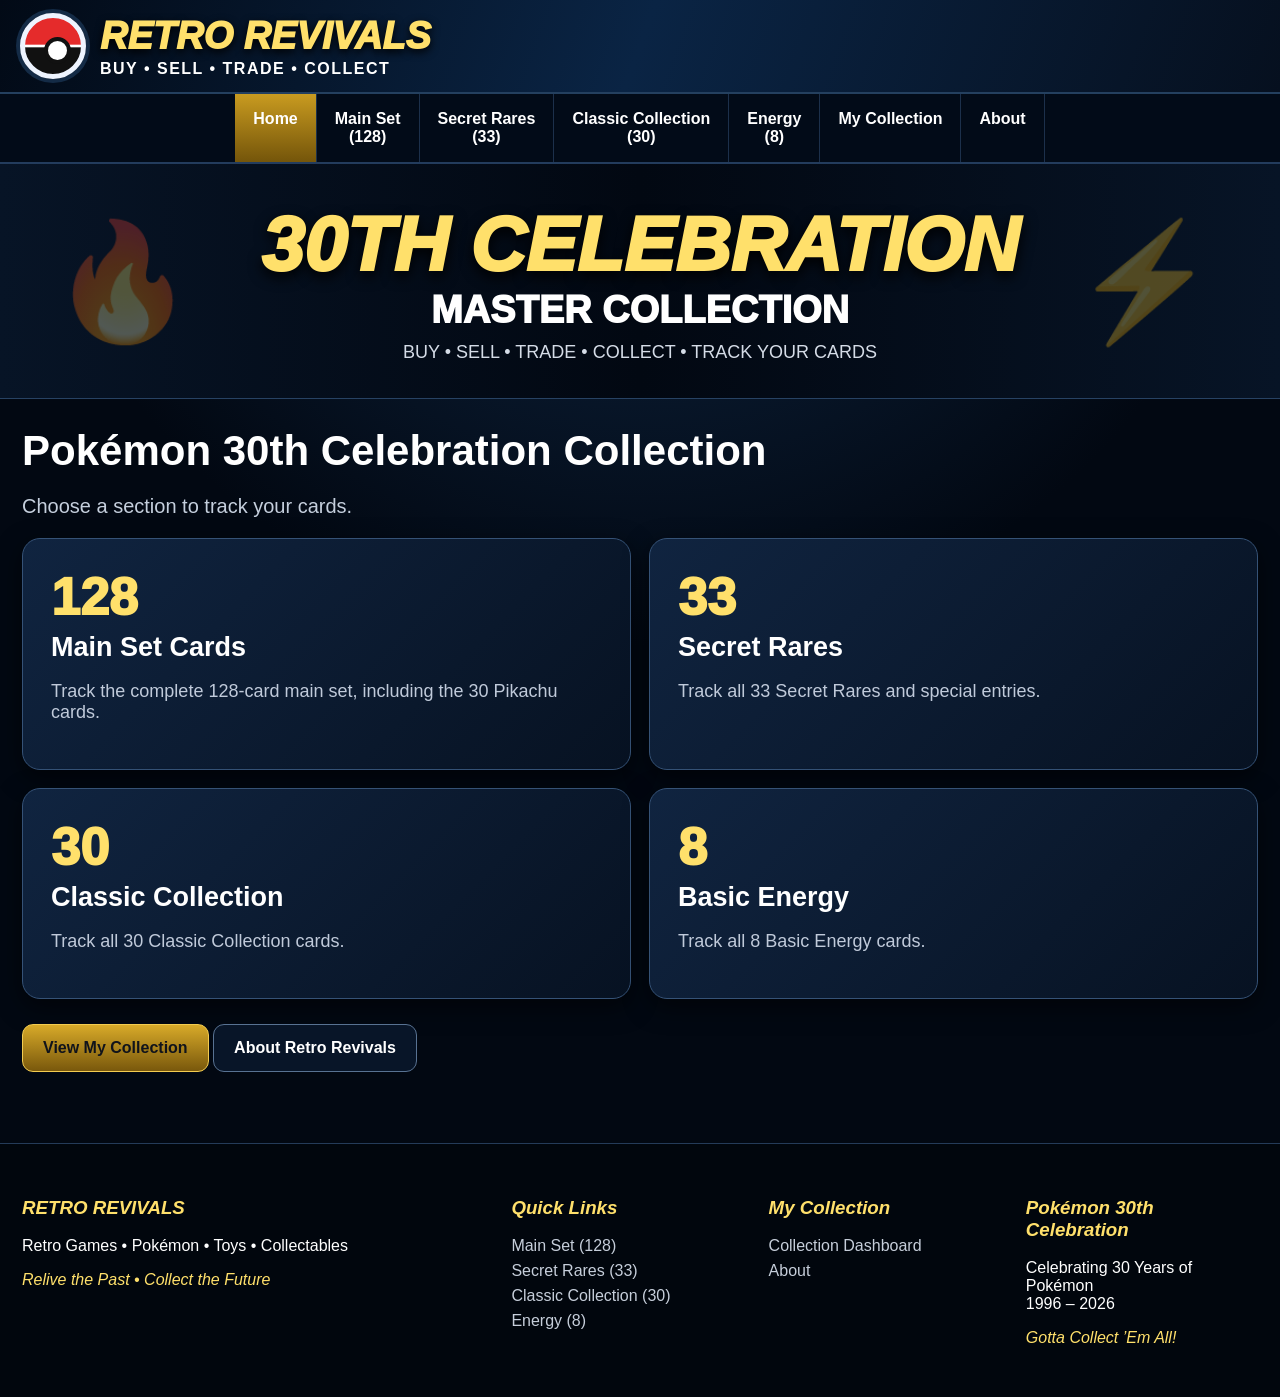
==== commit a38d27c5: "Add files via upload" ====
--- a/index.html
+++ b/index.html
@@ -1,50 +1 @@
-<!doctype html><html lang="en"><head><meta charset="utf-8"><meta name="viewport" content="width=device-width,initial-scale=1"><title>Home — Retro Revivals</title><style>
-:root{--gold:#f4c542;--gold2:#ffdc66;--nav:#071426;--panel:#0b1628;--panel2:#101d32;--line:#263b5b;--text:#f6f7fb;--muted:#b6c1d2}
-*{box-sizing:border-box}html{scroll-behavior:smooth}body{margin:0;background:#030913;color:var(--text);font-family:Inter,system-ui,-apple-system,Segoe UI,Roboto,Arial,sans-serif}
-body:before{content:"";position:fixed;inset:0;pointer-events:none;background:radial-gradient(circle at 15% 10%,rgba(36,87,150,.18),transparent 35%),radial-gradient(circle at 90% 20%,rgba(244,197,66,.08),transparent 28%);z-index:-1}
-header{background:linear-gradient(115deg,#020a16 0%,#0a2140 45%,#071426 100%);border-bottom:1px solid #304c73}
-.brand{max-width:1250px;margin:auto;padding:13px 20px;display:flex;align-items:center;gap:16px}.logo{width:62px;height:62px;border-radius:50%;border:4px solid #fff;background:linear-gradient(#fff 0 45%,#d61f26 46% 100%);box-shadow:0 0 0 3px #1b3555,0 5px 18px #000}.brand h1{margin:0;color:var(--gold2);font-size:clamp(25px,4vw,44px);font-style:italic;font-weight:950;letter-spacing:.5px;text-shadow:0 3px 12px #000}.brand p{margin:1px 0 0;color:#e7edf7;font-weight:700;letter-spacing:1px;font-size:13px}
-nav{position:sticky;top:0;z-index:20;background:rgba(5,15,29,.96);backdrop-filter:blur(8px);border-bottom:1px solid #273a57;overflow-x:auto;display:flex;justify-content:center;min-height:62px}
-nav a{flex:0 0 auto;color:#e9eef7;text-decoration:none;padding:18px 18px 16px;font-size:14px;font-weight:800;text-align:center;border-bottom:3px solid transparent}nav a:hover{background:#10213a}nav a.active{background:linear-gradient(#8d6a15,#4f3a08);color:#fff;border-bottom-color:var(--gold)}
-.hero{max-width:1250px;margin:auto;min-height:190px;padding:30px 24px;display:flex;align-items:center;justify-content:center;text-align:center;position:relative;overflow:hidden;background:radial-gradient(circle at 15% 50%,rgba(238,74,45,.34),transparent 23%),radial-gradient(circle at 85% 45%,rgba(255,218,102,.3),transparent 22%),linear-gradient(90deg,#071426,#030913 48%,#071426);border-bottom:1px solid #1f3553}
-.hero:before,.hero:after{content:"";position:absolute;font-size:110px;opacity:.18;filter:drop-shadow(0 0 20px #000)}.hero:before{content:"🔥";left:2%;top:22px}.hero:after{content:"⚡";right:3%;top:26px}
-.hero h2{margin:0;color:var(--gold2);font-size:clamp(34px,6vw,68px);font-style:italic;font-weight:1000;text-shadow:0 5px 18px #000}.hero .sub{margin:5px 0 0;font-size:clamp(18px,3vw,28px);font-weight:900}.hero small{display:block;margin-top:9px;color:#d1d9e6;font-size:15px}
-main{max-width:1250px;margin:auto;padding:24px 20px 45px}.page-title{font-size:32px;margin:0 0 6px}.lead{color:var(--muted);font-size:17px;margin-top:0}
-.controls{display:grid;grid-template-columns:2fr 1fr 1fr;gap:10px;margin:20px 0}.controls input,.controls select{width:100%;background:#071223;color:#fff;border:1px solid #385172;border-radius:10px;padding:13px 14px;font-size:14px}
-.stats{display:flex;gap:10px;flex-wrap:wrap;margin:12px 0 20px}.stat{min-width:120px;background:linear-gradient(145deg,#101e34,#071223);border:1px solid #355174;border-radius:11px;padding:10px 15px;text-align:center}.stat b{display:block;color:var(--gold2);font-size:24px}
-.grid{display:grid;grid-template-columns:repeat(6,minmax(0,1fr));gap:13px}.card{background:linear-gradient(145deg,#0e1b30,#071223);border:1px solid #2c4669;border-radius:12px;padding:7px;box-shadow:0 5px 15px #0007}.pic{aspect-ratio:63/88;border-radius:8px;overflow:hidden;background:linear-gradient(145deg,#162844,#071020);display:flex;align-items:center;justify-content:center}.pic img{width:100%;height:100%;object-fit:cover}.fallback{color:#8190a6;text-align:center;font-size:12px;padding:10px}.num{color:var(--gold2);font-weight:900;font-size:12px;margin:8px 2px 2px}.name{font-weight:850;font-size:13px;line-height:1.2;min-height:32px}.check{display:flex;align-items:center;gap:6px;color:#b9c4d5;font-size:12px;margin-top:6px}.check input{accent-color:var(--gold);width:17px;height:17px}
-.tiles{display:grid;grid-template-columns:repeat(2,1fr);gap:18px;margin-top:22px}.tile{position:relative;overflow:hidden;min-height:180px;background:linear-gradient(135deg,#0e2039,#071020);border:1px solid #304b70;border-radius:18px;padding:25px;text-decoration:none;color:#fff;box-shadow:0 9px 25px #0008}.tile:hover{transform:translateY(-2px);border-color:var(--gold)}.tile .count{color:var(--gold2);font-size:48px;font-weight:1000}.tile h3{margin:4px 0;font-size:24px}.tile p{margin:0;color:#bdc7d7;max-width:600px}.tile:after{content:"›";position:absolute;right:22px;top:45%;font-size:45px;color:#fff5}
-.actions{display:flex;gap:12px;flex-wrap:wrap;margin-top:24px}.btn{display:inline-block;padding:13px 18px;border-radius:10px;border:1px solid #4b6488;background:#091527;color:#fff;text-decoration:none;font-weight:850}.btn.gold{background:linear-gradient(#d6aa25,#87650e);border-color:#f1c94c;color:#10131b}
-.about{display:grid;grid-template-columns:1fr 1fr;gap:18px}.panel{background:linear-gradient(145deg,#0e1b30,#071223);border:1px solid #2c4669;border-radius:16px;padding:22px}.panel h3{color:var(--gold2);margin-top:0}.panel p,.panel li{color:#c2ccda;line-height:1.6}
-footer{border-top:1px solid #20334e;background:#020812;padding:32px 20px;color:#8290a3}.foot{max-width:1250px;margin:auto;display:grid;grid-template-columns:2fr 1fr 1fr 1fr;gap:25px}.foot h3{color:var(--gold2);margin:0 0 8px}.foot a{display:block;color:#c3cbd7;text-decoration:none;margin:7px 0}.tag{color:#e0e7f0}
-@media(max-width:1000px){.grid{grid-template-columns:repeat(4,minmax(0,1fr))}.foot{grid-template-columns:1fr 1fr}}
-@media(max-width:650px){.brand{padding:10px 12px}.logo{width:48px;height:48px}.brand h1{font-size:25px}.brand p{font-size:10px}.hero{min-height:155px;padding:25px 14px}.hero:before,.hero:after{font-size:70px}.grid{grid-template-columns:repeat(2,minmax(0,1fr));gap:8px}.controls{grid-template-columns:1fr 1fr}.controls input{grid-column:1/-1}.tiles,.about{grid-template-columns:1fr}.foot{grid-template-columns:1fr}.tile{min-height:150px;padding:20px}.tile .count{font-size:38px}}
-</style></head><body>
-<header><div class="brand"><div class="logo"></div><div><h1>RETRO REVIVALS</h1><p>BUY • SELL • TRADE • COLLECT</p></div></div></header>
-<nav>
-<a href="index.html" class="active">Home</a>
-<a href="main-set.html" >Main Set<br><b>(128)</b></a>
-<a href="secret-rares.html" >Secret Rares<br><b>(33)</b></a>
-<a href="classic-collection.html" >Classic Collection<br><b>(30)</b></a>
-<a href="energy.html" >Energy<br><b>(8)</b></a>
-<a href="my-collection.html" >My Collection</a>
-<a href="about.html" >About</a>
-</nav>
-
-<section class="hero"><div><h2>30th CELEBRATION</h2><div class="sub">MASTER COLLECTION</div><small>Track every card across the Pokémon 30th Celebration set.</small></div></section>
-<main><h2 class="page-title">Pokémon 30th Celebration Collection</h2><p class="lead">Choose a section to track your cards.</p>
-<div class="tiles">
-<a class="tile" href="main-set.html"><div class="count">128</div><h3>Main Set Cards</h3><p>Track the complete 128-card main set, including the 30 Pikachu cards.</p></a>
-<a class="tile" href="secret-rares.html"><div class="count">33</div><h3>Secret Rares</h3><p>Track the 33 Secret Rare cards and special entries.</p></a>
-<a class="tile" href="classic-collection.html"><div class="count">30</div><h3>Classic Collection</h3><p>Track all 30 Classic Collection cards.</p></a>
-<a class="tile" href="energy.html"><div class="count">8</div><h3>Basic Energy</h3><p>Track all 8 Basic Energy cards.</p></a>
-</div>
-<div class="actions"><a class="btn gold" href="my-collection.html">View My Collection</a><a class="btn" href="about.html">About Retro Revivals</a></div>
-</main>
-<footer><div class="foot">
-<div><h3>RETRO REVIVALS</h3><div class="tag">Retro Games • Pokémon • Toys • Collectables</div><p><i>Relive the Past • Collect the Future</i></p></div>
-<div><h3>Quick Links</h3><a href="main-set.html">Main Set (128)</a><a href="secret-rares.html">Secret Rares (33)</a><a href="classic-collection.html">Classic Collection (30)</a><a href="energy.html">Energy (8)</a></div>
-<div><h3>My Collection</h3><a href="my-collection.html">Collection Dashboard</a><a href="about.html">About Retro Revivals</a></div>
-<div><h3>Pokémon 30th Celebration</h3><div class="tag">Celebrating 30 Years of Pokémon<br>1996 – 2026</div><p style="color:#f4c542;font-size:20px"><i>Gotta Collect ’Em All!</i></p></div>
-</div></footer>
-</body></html>+<!doctype html><html><head><meta charset="utf-8"><meta name="viewport" content="width=device-width,initial-scale=1"><title>Home — Retro Revivals</title><style>*{box-sizing:border-box}body{margin:0;background:radial-gradient(circle at 50% 0,#102b4b,#020812 42%);color:#fff;font-family:Arial,Helvetica,sans-serif}header{background:linear-gradient(110deg,#020a16,#0a2444,#06101f);border-bottom:2px solid #24405f}.brand{max-width:1400px;margin:auto;height:92px;display:flex;align-items:center;padding:10px 20px;gap:14px}.ball{width:66px;height:66px;border-radius:50%;border:5px solid #eef4ff;box-shadow:0 0 0 4px #142b46;background:linear-gradient(#e52b2b 0 47%,#fff 48% 52%,#111 53% 100%);position:relative}.ball:after{content:"";position:absolute;width:19px;height:19px;border:4px solid #111;background:#fff;border-radius:50%;left:19px;top:19px}.brand h1{margin:0;color:#ffe06b;font-size:38px;font-weight:1000;font-style:italic;text-shadow:0 3px 8px #000}.brand p{margin:2px 0 0;font-weight:900;letter-spacing:1.5px}nav{display:flex;overflow-x:auto;background:#020b18;border-bottom:2px solid #233c5d;position:sticky;top:0;z-index:20;justify-content:center}nav a{color:#fff;text-decoration:none;font-weight:900;text-align:center;padding:16px 18px;min-width:max-content;border-right:1px solid #1c304b}nav a.active{background:linear-gradient(#c99b20,#74550a)}.hero{max-width:1400px;margin:auto;min-height:235px;display:flex;align-items:center;justify-content:center;text-align:center;position:relative;overflow:hidden;background:linear-gradient(90deg,#071426,#020812 50%,#071426);border-bottom:1px solid #274263}.hero:before{content:"🔥";position:absolute;left:4%;font-size:115px;opacity:.3}.hero:after{content:"⚡";position:absolute;right:5%;font-size:115px;color:#ffe26d;opacity:.3}.hero h2{margin:0;color:#ffe06b;font-size:clamp(42px,6vw,78px);font-style:italic;font-weight:1000;text-shadow:0 5px 14px #000}.hero .sub{font-size:clamp(24px,3vw,38px);font-weight:1000}.hero small{font-size:18px;color:#d5dce7;display:block;margin-top:10px}main{max-width:1400px;margin:auto;padding:28px 22px 55px}.title{font-size:42px;margin:0 0 8px}.lead{color:#c5cfdd;font-size:20px}.stats{display:flex;gap:14px;flex-wrap:wrap;margin:18px 0}.stat{background:linear-gradient(145deg,#10223c,#071324);border:1px solid #38577d;border-radius:13px;padding:12px 22px;text-align:center;min-width:145px}.stat b{display:block;color:#ffe06b;font-size:31px}.controls{display:grid;grid-template-columns:2fr 1fr 1fr;gap:12px;margin:20px 0}.controls input,.controls select{background:#061326;color:#fff;border:1px solid #456487;border-radius:12px;padding:15px;font-size:16px}.grid{display:grid;grid-template-columns:repeat(6,1fr);gap:14px}.card{background:linear-gradient(145deg,#0d1c31,#071222);border:1px solid #355276;border-radius:12px;padding:7px;box-shadow:0 8px 20px #0009}.pic{aspect-ratio:63/88;background:#0b172a;border-radius:8px;overflow:hidden;display:flex;align-items:center;justify-content:center}.pic img{width:100%;height:100%;object-fit:cover}.fallback{color:#8795aa;font-size:12px;text-align:center}.num{color:#ffe06b;font-weight:1000;margin:8px 2px 2px}.name{font-weight:900;min-height:34px}.check{display:flex;gap:6px;align-items:center;color:#bcc7d6;font-size:13px;margin-top:6px}.check input{width:18px;height:18px;accent-color:#f4c542}.tiles{display:grid;grid-template-columns:repeat(2,1fr);gap:18px}.tile{background:linear-gradient(135deg,#102440,#071222);border:1px solid #355276;border-radius:18px;padding:28px;color:#fff;text-decoration:none;min-height:175px;box-shadow:0 8px 25px #0008}.count{font-size:52px;color:#ffe06b;font-weight:1000}.tile h3{font-size:27px;margin:5px 0}.tile p{color:#c0cada;font-size:18px}.btn{display:inline-block;padding:14px 20px;border:1px solid #587292;border-radius:11px;color:#fff;text-decoration:none;font-weight:900;background:#081528}.btn.gold{background:linear-gradient(#d8aa29,#79580c);border-color:#f3cc50;color:#10131b}footer{background:#01060d;border-top:1px solid #243b59;padding:34px 22px}.foot{max-width:1400px;margin:auto;display:grid;grid-template-columns:2fr 1fr 1fr 1fr;gap:25px}.foot h3{color:#ffe06b;font-style:italic}.foot a{display:block;color:#c6ceda;text-decoration:none;margin:7px 0}.goldtext{color:#ffe06b}@media(max-width:1000px){.grid{grid-template-columns:repeat(4,1fr)}.foot{grid-template-columns:1fr 1fr}}@media(max-width:650px){.brand{height:80px;padding:8px 12px}.ball{width:52px;height:52px}.ball:after{width:15px;height:15px;left:14px;top:14px}.brand h1{font-size:28px}.brand p{font-size:10px}nav{justify-content:flex-start}.hero{min-height:210px}.hero:before,.hero:after{font-size:70px}.grid{grid-template-columns:repeat(2,1fr);gap:9px}.controls{grid-template-columns:1fr 1fr}.controls input{grid-column:1/-1}.tiles{grid-template-columns:1fr}.foot{grid-template-columns:1fr}.title{font-size:32px}}</style></head><body><header><div class="brand"><div class="ball"></div><div><h1>RETRO REVIVALS</h1><p>BUY • SELL • TRADE • COLLECT</p></div></div></header><nav><a href="index.html" class="active">Home</a><a href="main-set.html" class="">Main Set<br>(128)</a><a href="secret-rares.html" class="">Secret Rares<br>(33)</a><a href="classic-collection.html" class="">Classic Collection<br>(30)</a><a href="energy.html" class="">Energy<br>(8)</a><a href="my-collection.html" class="">My Collection</a><a href="about.html" class="">About</a></nav><section class="hero"><div><h2>30TH CELEBRATION</h2><div class="sub">MASTER COLLECTION</div><small>BUY • SELL • TRADE • COLLECT • TRACK YOUR CARDS</small></div></section><main><h2 class="title">Pokémon 30th Celebration Collection</h2><p class="lead">Choose a section to track your cards.</p><div class="tiles"><a class="tile" href="main-set.html"><div class="count">128</div><h3>Main Set Cards</h3><p>Track the complete 128-card main set, including the 30 Pikachu cards.</p></a><a class="tile" href="secret-rares.html"><div class="count">33</div><h3>Secret Rares</h3><p>Track all 33 Secret Rares and special entries.</p></a><a class="tile" href="classic-collection.html"><div class="count">30</div><h3>Classic Collection</h3><p>Track all 30 Classic Collection cards.</p></a><a class="tile" href="energy.html"><div class="count">8</div><h3>Basic Energy</h3><p>Track all 8 Basic Energy cards.</p></a></div><p style="margin-top:25px"><a class="btn gold" href="my-collection.html">View My Collection</a> <a class="btn" href="about.html">About Retro Revivals</a></p></main><footer><div class="foot"><div><h3>RETRO REVIVALS</h3><div>Retro Games • Pokémon • Toys • Collectables</div><p class="goldtext"><i>Relive the Past • Collect the Future</i></p></div><div><h3>Quick Links</h3><a href="main-set.html">Main Set (128)</a><a href="secret-rares.html">Secret Rares (33)</a><a href="classic-collection.html">Classic Collection (30)</a><a href="energy.html">Energy (8)</a></div><div><h3>My Collection</h3><a href="my-collection.html">Collection Dashboard</a><a href="about.html">About</a></div><div><h3>Pokémon 30th Celebration</h3><div>Celebrating 30 Years of Pokémon<br>1996 – 2026</div><p class="goldtext"><i>Gotta Collect ’Em All!</i></p></div></div></footer></body></html>
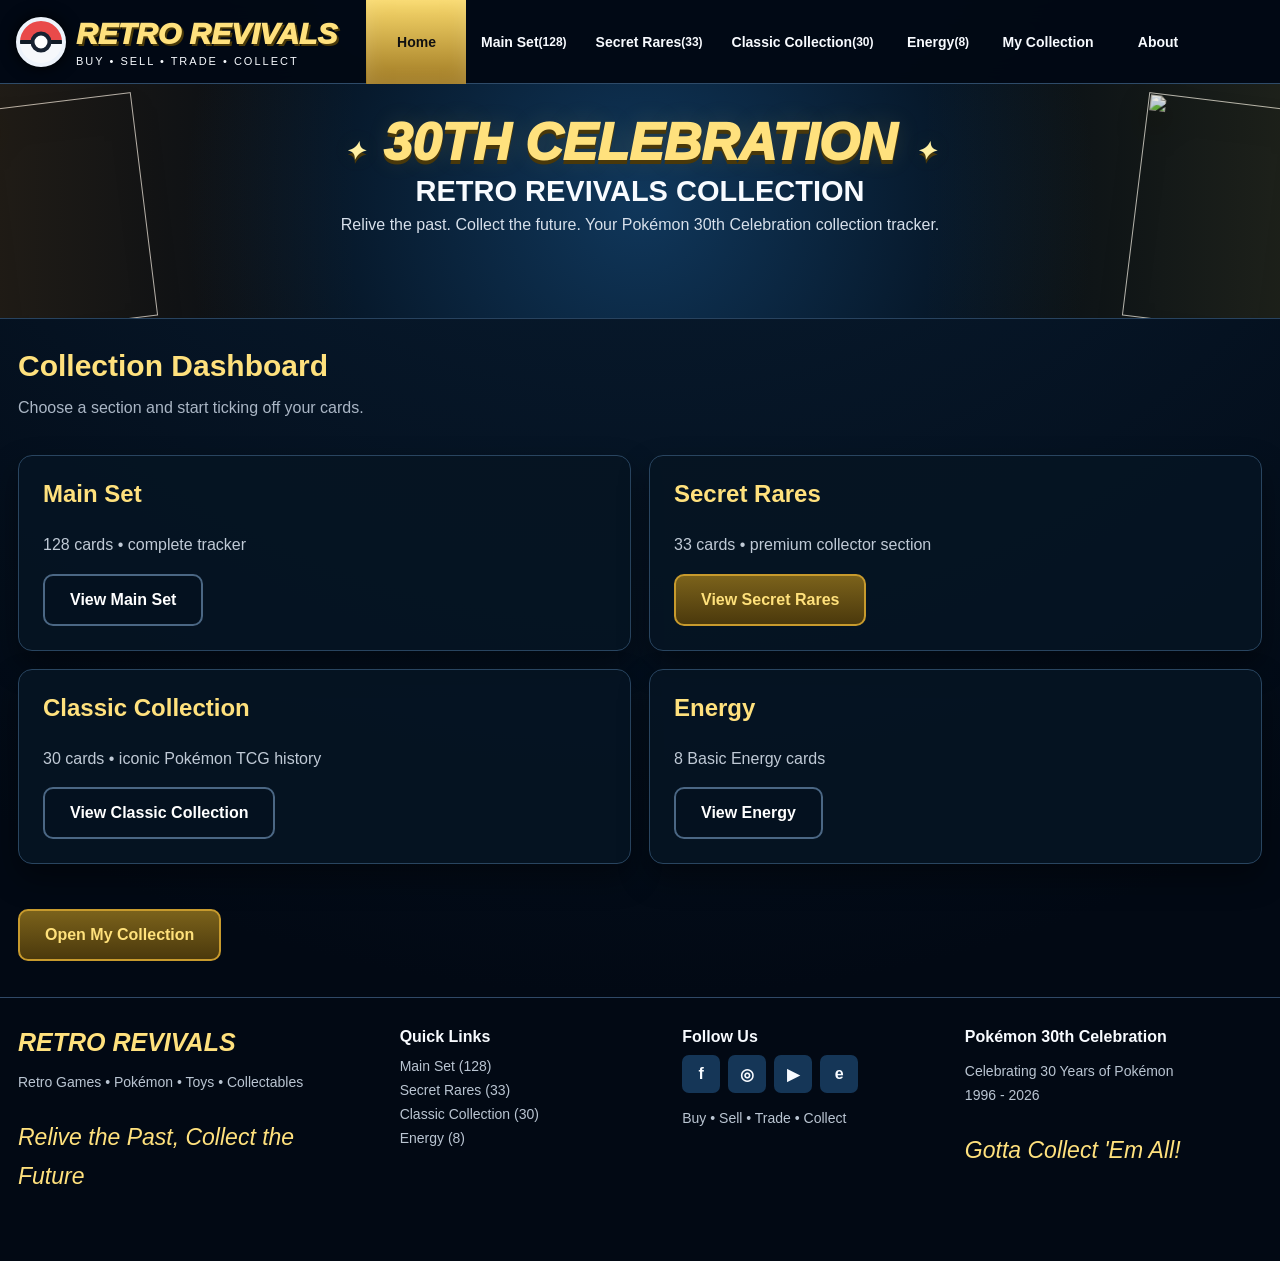
==== commit 7fe4c0fc: "Add files via upload" ====
--- a/index.html
+++ b/index.html
@@ -1 +1 @@
-<!doctype html><html><head><meta charset="utf-8"><meta name="viewport" content="width=device-width,initial-scale=1"><title>Home — Retro Revivals</title><style>*{box-sizing:border-box}body{margin:0;background:radial-gradient(circle at 50% 0,#102b4b,#020812 42%);color:#fff;font-family:Arial,Helvetica,sans-serif}header{background:linear-gradient(110deg,#020a16,#0a2444,#06101f);border-bottom:2px solid #24405f}.brand{max-width:1400px;margin:auto;height:92px;display:flex;align-items:center;padding:10px 20px;gap:14px}.ball{width:66px;height:66px;border-radius:50%;border:5px solid #eef4ff;box-shadow:0 0 0 4px #142b46;background:linear-gradient(#e52b2b 0 47%,#fff 48% 52%,#111 53% 100%);position:relative}.ball:after{content:"";position:absolute;width:19px;height:19px;border:4px solid #111;background:#fff;border-radius:50%;left:19px;top:19px}.brand h1{margin:0;color:#ffe06b;font-size:38px;font-weight:1000;font-style:italic;text-shadow:0 3px 8px #000}.brand p{margin:2px 0 0;font-weight:900;letter-spacing:1.5px}nav{display:flex;overflow-x:auto;background:#020b18;border-bottom:2px solid #233c5d;position:sticky;top:0;z-index:20;justify-content:center}nav a{color:#fff;text-decoration:none;font-weight:900;text-align:center;padding:16px 18px;min-width:max-content;border-right:1px solid #1c304b}nav a.active{background:linear-gradient(#c99b20,#74550a)}.hero{max-width:1400px;margin:auto;min-height:235px;display:flex;align-items:center;justify-content:center;text-align:center;position:relative;overflow:hidden;background:linear-gradient(90deg,#071426,#020812 50%,#071426);border-bottom:1px solid #274263}.hero:before{content:"🔥";position:absolute;left:4%;font-size:115px;opacity:.3}.hero:after{content:"⚡";position:absolute;right:5%;font-size:115px;color:#ffe26d;opacity:.3}.hero h2{margin:0;color:#ffe06b;font-size:clamp(42px,6vw,78px);font-style:italic;font-weight:1000;text-shadow:0 5px 14px #000}.hero .sub{font-size:clamp(24px,3vw,38px);font-weight:1000}.hero small{font-size:18px;color:#d5dce7;display:block;margin-top:10px}main{max-width:1400px;margin:auto;padding:28px 22px 55px}.title{font-size:42px;margin:0 0 8px}.lead{color:#c5cfdd;font-size:20px}.stats{display:flex;gap:14px;flex-wrap:wrap;margin:18px 0}.stat{background:linear-gradient(145deg,#10223c,#071324);border:1px solid #38577d;border-radius:13px;padding:12px 22px;text-align:center;min-width:145px}.stat b{display:block;color:#ffe06b;font-size:31px}.controls{display:grid;grid-template-columns:2fr 1fr 1fr;gap:12px;margin:20px 0}.controls input,.controls select{background:#061326;color:#fff;border:1px solid #456487;border-radius:12px;padding:15px;font-size:16px}.grid{display:grid;grid-template-columns:repeat(6,1fr);gap:14px}.card{background:linear-gradient(145deg,#0d1c31,#071222);border:1px solid #355276;border-radius:12px;padding:7px;box-shadow:0 8px 20px #0009}.pic{aspect-ratio:63/88;background:#0b172a;border-radius:8px;overflow:hidden;display:flex;align-items:center;justify-content:center}.pic img{width:100%;height:100%;object-fit:cover}.fallback{color:#8795aa;font-size:12px;text-align:center}.num{color:#ffe06b;font-weight:1000;margin:8px 2px 2px}.name{font-weight:900;min-height:34px}.check{display:flex;gap:6px;align-items:center;color:#bcc7d6;font-size:13px;margin-top:6px}.check input{width:18px;height:18px;accent-color:#f4c542}.tiles{display:grid;grid-template-columns:repeat(2,1fr);gap:18px}.tile{background:linear-gradient(135deg,#102440,#071222);border:1px solid #355276;border-radius:18px;padding:28px;color:#fff;text-decoration:none;min-height:175px;box-shadow:0 8px 25px #0008}.count{font-size:52px;color:#ffe06b;font-weight:1000}.tile h3{font-size:27px;margin:5px 0}.tile p{color:#c0cada;font-size:18px}.btn{display:inline-block;padding:14px 20px;border:1px solid #587292;border-radius:11px;color:#fff;text-decoration:none;font-weight:900;background:#081528}.btn.gold{background:linear-gradient(#d8aa29,#79580c);border-color:#f3cc50;color:#10131b}footer{background:#01060d;border-top:1px solid #243b59;padding:34px 22px}.foot{max-width:1400px;margin:auto;display:grid;grid-template-columns:2fr 1fr 1fr 1fr;gap:25px}.foot h3{color:#ffe06b;font-style:italic}.foot a{display:block;color:#c6ceda;text-decoration:none;margin:7px 0}.goldtext{color:#ffe06b}@media(max-width:1000px){.grid{grid-template-columns:repeat(4,1fr)}.foot{grid-template-columns:1fr 1fr}}@media(max-width:650px){.brand{height:80px;padding:8px 12px}.ball{width:52px;height:52px}.ball:after{width:15px;height:15px;left:14px;top:14px}.brand h1{font-size:28px}.brand p{font-size:10px}nav{justify-content:flex-start}.hero{min-height:210px}.hero:before,.hero:after{font-size:70px}.grid{grid-template-columns:repeat(2,1fr);gap:9px}.controls{grid-template-columns:1fr 1fr}.controls input{grid-column:1/-1}.tiles{grid-template-columns:1fr}.foot{grid-template-columns:1fr}.title{font-size:32px}}</style></head><body><header><div class="brand"><div class="ball"></div><div><h1>RETRO REVIVALS</h1><p>BUY • SELL • TRADE • COLLECT</p></div></div></header><nav><a href="index.html" class="active">Home</a><a href="main-set.html" class="">Main Set<br>(128)</a><a href="secret-rares.html" class="">Secret Rares<br>(33)</a><a href="classic-collection.html" class="">Classic Collection<br>(30)</a><a href="energy.html" class="">Energy<br>(8)</a><a href="my-collection.html" class="">My Collection</a><a href="about.html" class="">About</a></nav><section class="hero"><div><h2>30TH CELEBRATION</h2><div class="sub">MASTER COLLECTION</div><small>BUY • SELL • TRADE • COLLECT • TRACK YOUR CARDS</small></div></section><main><h2 class="title">Pokémon 30th Celebration Collection</h2><p class="lead">Choose a section to track your cards.</p><div class="tiles"><a class="tile" href="main-set.html"><div class="count">128</div><h3>Main Set Cards</h3><p>Track the complete 128-card main set, including the 30 Pikachu cards.</p></a><a class="tile" href="secret-rares.html"><div class="count">33</div><h3>Secret Rares</h3><p>Track all 33 Secret Rares and special entries.</p></a><a class="tile" href="classic-collection.html"><div class="count">30</div><h3>Classic Collection</h3><p>Track all 30 Classic Collection cards.</p></a><a class="tile" href="energy.html"><div class="count">8</div><h3>Basic Energy</h3><p>Track all 8 Basic Energy cards.</p></a></div><p style="margin-top:25px"><a class="btn gold" href="my-collection.html">View My Collection</a> <a class="btn" href="about.html">About Retro Revivals</a></p></main><footer><div class="foot"><div><h3>RETRO REVIVALS</h3><div>Retro Games • Pokémon • Toys • Collectables</div><p class="goldtext"><i>Relive the Past • Collect the Future</i></p></div><div><h3>Quick Links</h3><a href="main-set.html">Main Set (128)</a><a href="secret-rares.html">Secret Rares (33)</a><a href="classic-collection.html">Classic Collection (30)</a><a href="energy.html">Energy (8)</a></div><div><h3>My Collection</h3><a href="my-collection.html">Collection Dashboard</a><a href="about.html">About</a></div><div><h3>Pokémon 30th Celebration</h3><div>Celebrating 30 Years of Pokémon<br>1996 – 2026</div><p class="goldtext"><i>Gotta Collect ’Em All!</i></p></div></div></footer></body></html>+<!doctype html><html lang="en"><head><meta charset="utf-8"><meta name="viewport" content="width=device-width,initial-scale=1"><title>Retro Revivals — Home</title><link rel="stylesheet" href="style.css"></head><body><header class="site-header"><div class="header-inner"><a class="brand" href="index.html"><div class="pokeball"></div><div><div class="brand-title">RETRO REVIVALS</div><div class="brand-sub">BUY • SELL • TRADE • COLLECT</div></div></a><nav class="nav"><a class="active" href="index.html">Home<br><span></span></a><a class="" href="main-set.html">Main Set<br><span>(128)</span></a><a class="" href="secret-rares.html">Secret Rares<br><span>(33)</span></a><a class="" href="classic-collection.html">Classic Collection<br><span>(30)</span></a><a class="" href="energy.html">Energy<br><span>(8)</span></a><a class="" href="my-collection.html">My Collection<br><span></span></a><a class="" href="about.html">About<br><span></span></a></nav></div></header><main><section class="hero"><div class="hero-art"><img src="https://www.serebii.net/card/30thcelebration/131.jpg" alt=""><img src="https://www.serebii.net/card/30thcelebration/053.jpg" alt=""></div><div class="hero-copy"><h1>30TH CELEBRATION</h1><h2>RETRO REVIVALS COLLECTION</h2><p>Relive the past. Collect the future. Your Pokémon 30th Celebration collection tracker.</p></div></section><div class="section-title"><h2>Collection Dashboard</h2><p>Choose a section and start ticking off your cards.</p></div><div class="about-grid"><a class="panel" href="main-set.html"><h3>Main Set</h3><p>128 cards • complete tracker</p><span class="btn">View Main Set</span></a><a class="panel" href="secret-rares.html"><h3>Secret Rares</h3><p>33 cards • premium collector section</p><span class="btn gold">View Secret Rares</span></a><a class="panel" href="classic-collection.html"><h3>Classic Collection</h3><p>30 cards • iconic Pokémon TCG history</p><span class="btn">View Classic Collection</span></a><a class="panel" href="energy.html"><h3>Energy</h3><p>8 Basic Energy cards</p><span class="btn">View Energy</span></a></div><div class="actions"><a class="btn gold" href="my-collection.html">Open My Collection</a></div></main><footer class="footer"><div class="footer-inner"><div><h3>RETRO REVIVALS</h3><p>Retro Games • Pokémon • Toys • Collectables</p><p class="tagline">Relive the Past, Collect the Future</p></div><div><h4>Quick Links</h4><a href="main-set.html">Main Set (128)</a><a href="secret-rares.html">Secret Rares (33)</a><a href="classic-collection.html">Classic Collection (30)</a><a href="energy.html">Energy (8)</a></div><div><h4>Follow Us</h4><div class="social"><span>f</span><span>◎</span><span>▶</span><span>e</span></div><p>Buy • Sell • Trade • Collect</p></div><div><h4>Pokémon 30th Celebration</h4><p>Celebrating 30 Years of Pokémon<br>1996 - 2026</p><p class="tagline">Gotta Collect 'Em All!</p></div></div></footer><script src="app.js"></script></body></html>
--- a/style.css
+++ b/style.css
@@ -0,0 +1 @@
+*{box-sizing:border-box}html{scroll-behavior:smooth}:root{--bg:#020914;--panel:#061423;--panel2:#0b2036;--gold:#f6cb52;--gold2:#ffe17d;--line:#3b5571;--muted:#aab6c5;--white:#f8fbff;--green:#56d7c2}body{margin:0;background:radial-gradient(circle at 50% -20%,#16436b 0,#07182a 33%,#020914 76%);color:var(--white);font-family:Arial,Helvetica,sans-serif}a{text-decoration:none;color:inherit}.site-header{height:84px;position:sticky;top:0;z-index:30;background:rgba(2,9,20,.97);border-bottom:1px solid #2e4b69;backdrop-filter:blur(12px)}.header-inner{max-width:1500px;height:100%;margin:auto;display:flex;align-items:center;padding:0 16px}.brand{display:flex;align-items:center;gap:10px;min-width:350px}.pokeball{width:50px;height:50px;border:4px solid #edf3fb;border-radius:50%;background:linear-gradient(#e94a4a 0 46%,#101a25 46% 54%,#f6f8fb 54%);position:relative;box-shadow:0 0 16px #000}.pokeball:after{content:"";position:absolute;width:13px;height:13px;border:4px solid #182231;border-radius:50%;background:#fff;left:50%;top:50%;transform:translate(-50%,-50%)}.brand-title{font-size:30px;font-weight:1000;font-style:italic;color:var(--gold2);text-shadow:2px 2px #4a3908}.brand-sub{font-size:11px;letter-spacing:2px;margin-top:4px}.nav{height:84px;display:flex;overflow:auto}.nav a{min-width:100px;padding:0 14px;display:flex;align-items:center;justify-content:center;text-align:center;font-size:14px;font-weight:800;border-left:1px solid transparent;white-space:nowrap}.nav a.active,.nav a:hover{background:linear-gradient(#f9d96c,#9f7922);color:#111;box-shadow:inset 0 0 20px #fff2}.nav span{font-size:12px}.hero{height:235px;position:relative;overflow:hidden;border-bottom:1px solid #28435f;background:radial-gradient(circle at 50% 50%,#10375b,#020a14 70%)}.hero:after{content:"";position:absolute;inset:0;background:linear-gradient(90deg,#f79b241f,transparent 28%,transparent 72%,#f7d64b1c);pointer-events:none}.hero-art{position:absolute;inset:0;display:flex;justify-content:space-between;align-items:end}.hero-art img{width:160px;height:225px;object-fit:cover;object-position:top;border:0;filter:drop-shadow(0 15px 14px #000);opacity:.92}.hero-art img:first-child{transform:translate(-15px,8px) rotate(-7deg)}.hero-art img:last-child{transform:translate(15px,8px) rotate(7deg)}.hero-copy{position:relative;z-index:2;text-align:center;padding-top:28px}.hero h1{margin:0;color:var(--gold2);font-size:52px;font-style:italic;font-weight:1000;text-shadow:0 4px #49380a,0 0 25px #f5c94c22}.hero h1:before,.hero h1:after{content:"✦";font-size:25px;margin:0 18px;color:#fff0a3}.hero h2{font-size:29px;margin:3px 0 8px}.hero p{margin:auto;max-width:700px;color:#d7e0eb}.toolbar{max-width:1500px;margin:auto;padding:22px 18px 10px;display:grid;grid-template-columns:1.45fr .7fr .7fr .7fr 250px;gap:14px}.search,.select,.stat{height:58px;border:2px solid #48617c;border-radius:10px;background:#04111f;box-shadow:inset 0 0 20px #0005}.search{display:flex;align-items:center;gap:10px;padding:0 16px;font-size:25px}.search input{width:100%;background:none;border:0;outline:0;color:#fff}.search input::placeholder{color:#73859a;font-size:15px}.select{display:flex;align-items:center;padding:0 12px}.select select{width:100%;background:#04111f;border:0;color:#fff;outline:0}.stat{display:flex;align-items:center;justify-content:space-around;text-align:center;border-color:#3c7274}.stat b{font-size:24px}.stat small{display:block;color:#9eabbc}.progress-wrap{height:7px;max-width:1460px;margin:0 auto 8px;background:#0c1c2d;border-radius:9px;overflow:hidden}.progress{height:100%;width:0;background:linear-gradient(90deg,#b88420,#ffe27b)}.grid{max-width:1500px;margin:auto;padding:8px 18px 28px;display:grid;grid-template-columns:repeat(11,minmax(0,1fr));gap:14px}.card{text-align:center;min-width:0}.card-img{aspect-ratio:63/88;border:2px solid #775c19;border-radius:7px;background:#0d2135;overflow:hidden;box-shadow:0 10px 22px #0008}.card-img img{width:100%;height:100%;display:block;object-fit:cover}.placeholder{height:100%;display:grid;place-items:center;color:#8391a4;font-size:11px;padding:10px}.card-row{display:flex;justify-content:center;align-items:center;gap:6px;margin-top:6px}.check{appearance:none;width:21px;height:21px;border:2px solid #718298;border-radius:50%;background:#020914;cursor:pointer;position:relative}.check:checked{background:var(--gold);border-color:var(--gold)}.check:checked:after{content:"✓";position:absolute;inset:0;display:grid;place-items:center;color:#111;font-weight:900}.card-name{font-size:12px;min-height:28px;margin-top:2px;font-weight:700}.card.owned .card-img{border-color:var(--green);box-shadow:0 0 0 2px #56d7c233,0 10px 22px #0008}.actions{max-width:1500px;margin:auto;padding:10px 18px 36px;display:flex;justify-content:space-between}.btn{display:inline-block;border:2px solid #4b6784;border-radius:10px;padding:15px 25px;background:#04111f;color:#fff;font-weight:900;cursor:pointer}.btn.gold{border-color:#c79a2d;background:linear-gradient(#7b621b,#4b390c);color:#ffe17b}.section-title{max-width:1500px;margin:auto;padding:30px 18px 12px}.section-title h2{color:var(--gold2);margin:0;font-size:30px}.section-title p{color:var(--muted)}.about-grid{max-width:1500px;margin:auto;padding:10px 18px 35px;display:grid;grid-template-columns:1fr 1fr;gap:18px}.panel{background:#061423e8;border:1px solid #294560;border-radius:14px;padding:24px;box-shadow:0 14px 30px #0006}.panel h3{color:var(--gold2);margin-top:0;font-size:24px}.panel p{color:#c0cad6;line-height:1.6}.footer{border-top:1px solid #304967;background:#020914;padding:30px 18px 42px}.footer-inner{max-width:1500px;margin:auto;display:grid;grid-template-columns:1.4fr 1fr 1fr 1.2fr;gap:35px}.footer h3{margin:0 0 8px;color:var(--gold2);font-size:25px;font-style:italic}.footer h4{margin:0 0 9px}.footer p,.footer a{color:#bac5d2;font-size:14px;line-height:1.7}.footer a{display:block}.tagline{font-size:23px!important;color:var(--gold2)!important;font-style:italic}.social{display:flex;gap:8px}.social span{width:38px;height:38px;border-radius:7px;display:grid;place-items:center;background:#153657;font-weight:900}@media(max-width:1150px){.brand{min-width:280px}.brand-title{font-size:25px}.grid{grid-template-columns:repeat(7,1fr)}.toolbar{grid-template-columns:1fr 1fr}.search{grid-column:span 2}.stat{grid-column:span 2}}@media(max-width:700px){.site-header{height:auto;position:relative}.header-inner{flex-wrap:wrap;padding:9px}.brand{width:100%;min-width:0}.nav{width:100%;height:55px}.nav a{min-width:auto;padding:0 9px;font-size:10px}.hero{height:190px}.hero h1{font-size:34px}.hero h1:before,.hero h1:after{margin:0 6px;font-size:15px}.hero h2{font-size:21px}.hero p{font-size:12px;padding:0 70px}.hero-art img{width:105px;height:170px}.toolbar{grid-template-columns:1fr 1fr;padding:14px 12px 8px}.search{grid-column:span 2}.stat{grid-column:span 2}.grid{grid-template-columns:repeat(3,1fr);gap:10px;padding:8px 12px 25px}.card-name{font-size:10px}.actions{padding:10px 12px 28px;flex-direction:column;gap:12px}.about-grid,.footer-inner{grid-template-columns:1fr}.footer{padding:24px 14px}}
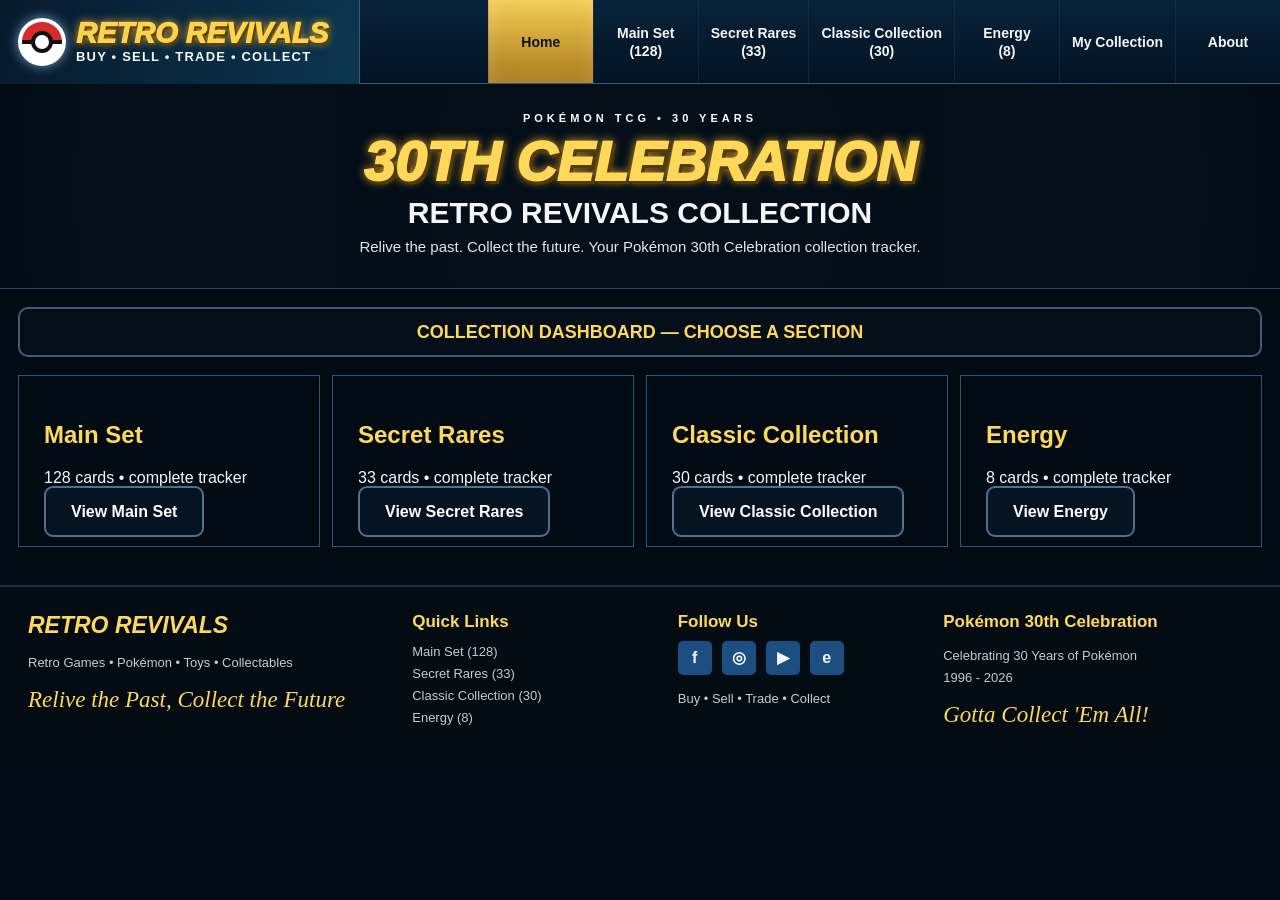
==== commit 45a73c17: "Add files via upload" ====
--- a/index.html
+++ b/index.html
@@ -1 +1,8 @@
-<!doctype html><html lang="en"><head><meta charset="utf-8"><meta name="viewport" content="width=device-width,initial-scale=1"><title>Retro Revivals — Home</title><link rel="stylesheet" href="style.css"></head><body><header class="site-header"><div class="header-inner"><a class="brand" href="index.html"><div class="pokeball"></div><div><div class="brand-title">RETRO REVIVALS</div><div class="brand-sub">BUY • SELL • TRADE • COLLECT</div></div></a><nav class="nav"><a class="active" href="index.html">Home<br><span></span></a><a class="" href="main-set.html">Main Set<br><span>(128)</span></a><a class="" href="secret-rares.html">Secret Rares<br><span>(33)</span></a><a class="" href="classic-collection.html">Classic Collection<br><span>(30)</span></a><a class="" href="energy.html">Energy<br><span>(8)</span></a><a class="" href="my-collection.html">My Collection<br><span></span></a><a class="" href="about.html">About<br><span></span></a></nav></div></header><main><section class="hero"><div class="hero-art"><img src="https://www.serebii.net/card/30thcelebration/131.jpg" alt=""><img src="https://www.serebii.net/card/30thcelebration/053.jpg" alt=""></div><div class="hero-copy"><h1>30TH CELEBRATION</h1><h2>RETRO REVIVALS COLLECTION</h2><p>Relive the past. Collect the future. Your Pokémon 30th Celebration collection tracker.</p></div></section><div class="section-title"><h2>Collection Dashboard</h2><p>Choose a section and start ticking off your cards.</p></div><div class="about-grid"><a class="panel" href="main-set.html"><h3>Main Set</h3><p>128 cards • complete tracker</p><span class="btn">View Main Set</span></a><a class="panel" href="secret-rares.html"><h3>Secret Rares</h3><p>33 cards • premium collector section</p><span class="btn gold">View Secret Rares</span></a><a class="panel" href="classic-collection.html"><h3>Classic Collection</h3><p>30 cards • iconic Pokémon TCG history</p><span class="btn">View Classic Collection</span></a><a class="panel" href="energy.html"><h3>Energy</h3><p>8 Basic Energy cards</p><span class="btn">View Energy</span></a></div><div class="actions"><a class="btn gold" href="my-collection.html">Open My Collection</a></div></main><footer class="footer"><div class="footer-inner"><div><h3>RETRO REVIVALS</h3><p>Retro Games • Pokémon • Toys • Collectables</p><p class="tagline">Relive the Past, Collect the Future</p></div><div><h4>Quick Links</h4><a href="main-set.html">Main Set (128)</a><a href="secret-rares.html">Secret Rares (33)</a><a href="classic-collection.html">Classic Collection (30)</a><a href="energy.html">Energy (8)</a></div><div><h4>Follow Us</h4><div class="social"><span>f</span><span>◎</span><span>▶</span><span>e</span></div><p>Buy • Sell • Trade • Collect</p></div><div><h4>Pokémon 30th Celebration</h4><p>Celebrating 30 Years of Pokémon<br>1996 - 2026</p><p class="tagline">Gotta Collect 'Em All!</p></div></div></footer><script src="app.js"></script></body></html>+<!doctype html><html lang="en"><head><meta charset="utf-8"><meta name="viewport" content="width=device-width,initial-scale=1"><title>Home | Retro Revivals</title><link rel="stylesheet" href="style.css"></head><body>
+<header class="site-header"><div class="header"><a class="logo" href="index.html"><span class="pokeball"></span><span class="brand"><span class="brand-name">RETRO REVIVALS</span><br><span class="brand-tag">BUY • SELL • TRADE • COLLECT</span></span></a><nav class="nav"><a class="active" href="index.html">Home</a><a class="" href="main-set.html">Main Set<br>(128)</a><a class="" href="secret-rares.html">Secret Rares<br>(33)</a><a class="" href="classic-collection.html">Classic Collection<br>(30)</a><a class="" href="energy.html">Energy<br>(8)</a><a class="" href="my-collection.html">My Collection</a><a class="" href="about.html">About</a></nav></div></header><section class="hero"><div class="art-left"></div><div class="art-right"></div><div class="hero-content"><div class="hero-kicker">POKÉMON TCG • 30 YEARS</div><h1>30TH CELEBRATION</h1><h2>RETRO REVIVALS COLLECTION</h2><p>Relive the past. Collect the future. Your Pokémon 30th Celebration collection tracker.</p></div></section>
+<main class="main"><div class="toolbar"><div class="field" style="grid-column:1/-1;text-align:center"><strong style="width:100%;font-size:18px;color:#ffd85a">COLLECTION DASHBOARD — CHOOSE A SECTION</strong></div></div><div class="grid" style="grid-template-columns:repeat(4,1fr)">
+<article class="category card" style="padding:25px;border:1px solid #315575"><h2 class="gold">Main Set</h2><p>128 cards • complete tracker</p><a class="btn" href="main-set.html">View Main Set</a></article>
+<article class="category card" style="padding:25px;border:1px solid #315575"><h2 class="gold">Secret Rares</h2><p>33 cards • complete tracker</p><a class="btn" href="secret-rares.html">View Secret Rares</a></article>
+<article class="category card" style="padding:25px;border:1px solid #315575"><h2 class="gold">Classic Collection</h2><p>30 cards • complete tracker</p><a class="btn" href="classic-collection.html">View Classic Collection</a></article>
+<article class="category card" style="padding:25px;border:1px solid #315575"><h2 class="gold">Energy</h2><p>8 cards • complete tracker</p><a class="btn" href="energy.html">View Energy</a></article></div></main>
+<footer class="footer"><div class="footer-inner"><div><h3>RETRO REVIVALS</h3><p>Retro Games • Pokémon • Toys • Collectables</p><div class="script">Relive the Past, Collect the Future</div></div><div><h3 style="font-size:17px;font-style:normal">Quick Links</h3><a href="main-set.html">Main Set (128)</a><a href="secret-rares.html">Secret Rares (33)</a><a href="classic-collection.html">Classic Collection (30)</a><a href="energy.html">Energy (8)</a></div><div><h3 style="font-size:17px;font-style:normal">Follow Us</h3><div class="social"><span>f</span><span>◎</span><span>▶</span><span>e</span></div><p>Buy • Sell • Trade • Collect</p></div><div><h3 style="font-size:17px;font-style:normal">Pokémon 30th Celebration</h3><p>Celebrating 30 Years of Pokémon<br>1996 - 2026</p><div class="script">Gotta Collect 'Em All!</div></div></div></footer><script src="app.js"></script></body></html>
--- a/style.css
+++ b/style.css
@@ -1 +1,20 @@
-*{box-sizing:border-box}html{scroll-behavior:smooth}:root{--bg:#020914;--panel:#061423;--panel2:#0b2036;--gold:#f6cb52;--gold2:#ffe17d;--line:#3b5571;--muted:#aab6c5;--white:#f8fbff;--green:#56d7c2}body{margin:0;background:radial-gradient(circle at 50% -20%,#16436b 0,#07182a 33%,#020914 76%);color:var(--white);font-family:Arial,Helvetica,sans-serif}a{text-decoration:none;color:inherit}.site-header{height:84px;position:sticky;top:0;z-index:30;background:rgba(2,9,20,.97);border-bottom:1px solid #2e4b69;backdrop-filter:blur(12px)}.header-inner{max-width:1500px;height:100%;margin:auto;display:flex;align-items:center;padding:0 16px}.brand{display:flex;align-items:center;gap:10px;min-width:350px}.pokeball{width:50px;height:50px;border:4px solid #edf3fb;border-radius:50%;background:linear-gradient(#e94a4a 0 46%,#101a25 46% 54%,#f6f8fb 54%);position:relative;box-shadow:0 0 16px #000}.pokeball:after{content:"";position:absolute;width:13px;height:13px;border:4px solid #182231;border-radius:50%;background:#fff;left:50%;top:50%;transform:translate(-50%,-50%)}.brand-title{font-size:30px;font-weight:1000;font-style:italic;color:var(--gold2);text-shadow:2px 2px #4a3908}.brand-sub{font-size:11px;letter-spacing:2px;margin-top:4px}.nav{height:84px;display:flex;overflow:auto}.nav a{min-width:100px;padding:0 14px;display:flex;align-items:center;justify-content:center;text-align:center;font-size:14px;font-weight:800;border-left:1px solid transparent;white-space:nowrap}.nav a.active,.nav a:hover{background:linear-gradient(#f9d96c,#9f7922);color:#111;box-shadow:inset 0 0 20px #fff2}.nav span{font-size:12px}.hero{height:235px;position:relative;overflow:hidden;border-bottom:1px solid #28435f;background:radial-gradient(circle at 50% 50%,#10375b,#020a14 70%)}.hero:after{content:"";position:absolute;inset:0;background:linear-gradient(90deg,#f79b241f,transparent 28%,transparent 72%,#f7d64b1c);pointer-events:none}.hero-art{position:absolute;inset:0;display:flex;justify-content:space-between;align-items:end}.hero-art img{width:160px;height:225px;object-fit:cover;object-position:top;border:0;filter:drop-shadow(0 15px 14px #000);opacity:.92}.hero-art img:first-child{transform:translate(-15px,8px) rotate(-7deg)}.hero-art img:last-child{transform:translate(15px,8px) rotate(7deg)}.hero-copy{position:relative;z-index:2;text-align:center;padding-top:28px}.hero h1{margin:0;color:var(--gold2);font-size:52px;font-style:italic;font-weight:1000;text-shadow:0 4px #49380a,0 0 25px #f5c94c22}.hero h1:before,.hero h1:after{content:"✦";font-size:25px;margin:0 18px;color:#fff0a3}.hero h2{font-size:29px;margin:3px 0 8px}.hero p{margin:auto;max-width:700px;color:#d7e0eb}.toolbar{max-width:1500px;margin:auto;padding:22px 18px 10px;display:grid;grid-template-columns:1.45fr .7fr .7fr .7fr 250px;gap:14px}.search,.select,.stat{height:58px;border:2px solid #48617c;border-radius:10px;background:#04111f;box-shadow:inset 0 0 20px #0005}.search{display:flex;align-items:center;gap:10px;padding:0 16px;font-size:25px}.search input{width:100%;background:none;border:0;outline:0;color:#fff}.search input::placeholder{color:#73859a;font-size:15px}.select{display:flex;align-items:center;padding:0 12px}.select select{width:100%;background:#04111f;border:0;color:#fff;outline:0}.stat{display:flex;align-items:center;justify-content:space-around;text-align:center;border-color:#3c7274}.stat b{font-size:24px}.stat small{display:block;color:#9eabbc}.progress-wrap{height:7px;max-width:1460px;margin:0 auto 8px;background:#0c1c2d;border-radius:9px;overflow:hidden}.progress{height:100%;width:0;background:linear-gradient(90deg,#b88420,#ffe27b)}.grid{max-width:1500px;margin:auto;padding:8px 18px 28px;display:grid;grid-template-columns:repeat(11,minmax(0,1fr));gap:14px}.card{text-align:center;min-width:0}.card-img{aspect-ratio:63/88;border:2px solid #775c19;border-radius:7px;background:#0d2135;overflow:hidden;box-shadow:0 10px 22px #0008}.card-img img{width:100%;height:100%;display:block;object-fit:cover}.placeholder{height:100%;display:grid;place-items:center;color:#8391a4;font-size:11px;padding:10px}.card-row{display:flex;justify-content:center;align-items:center;gap:6px;margin-top:6px}.check{appearance:none;width:21px;height:21px;border:2px solid #718298;border-radius:50%;background:#020914;cursor:pointer;position:relative}.check:checked{background:var(--gold);border-color:var(--gold)}.check:checked:after{content:"✓";position:absolute;inset:0;display:grid;place-items:center;color:#111;font-weight:900}.card-name{font-size:12px;min-height:28px;margin-top:2px;font-weight:700}.card.owned .card-img{border-color:var(--green);box-shadow:0 0 0 2px #56d7c233,0 10px 22px #0008}.actions{max-width:1500px;margin:auto;padding:10px 18px 36px;display:flex;justify-content:space-between}.btn{display:inline-block;border:2px solid #4b6784;border-radius:10px;padding:15px 25px;background:#04111f;color:#fff;font-weight:900;cursor:pointer}.btn.gold{border-color:#c79a2d;background:linear-gradient(#7b621b,#4b390c);color:#ffe17b}.section-title{max-width:1500px;margin:auto;padding:30px 18px 12px}.section-title h2{color:var(--gold2);margin:0;font-size:30px}.section-title p{color:var(--muted)}.about-grid{max-width:1500px;margin:auto;padding:10px 18px 35px;display:grid;grid-template-columns:1fr 1fr;gap:18px}.panel{background:#061423e8;border:1px solid #294560;border-radius:14px;padding:24px;box-shadow:0 14px 30px #0006}.panel h3{color:var(--gold2);margin-top:0;font-size:24px}.panel p{color:#c0cad6;line-height:1.6}.footer{border-top:1px solid #304967;background:#020914;padding:30px 18px 42px}.footer-inner{max-width:1500px;margin:auto;display:grid;grid-template-columns:1.4fr 1fr 1fr 1.2fr;gap:35px}.footer h3{margin:0 0 8px;color:var(--gold2);font-size:25px;font-style:italic}.footer h4{margin:0 0 9px}.footer p,.footer a{color:#bac5d2;font-size:14px;line-height:1.7}.footer a{display:block}.tagline{font-size:23px!important;color:var(--gold2)!important;font-style:italic}.social{display:flex;gap:8px}.social span{width:38px;height:38px;border-radius:7px;display:grid;place-items:center;background:#153657;font-weight:900}@media(max-width:1150px){.brand{min-width:280px}.brand-title{font-size:25px}.grid{grid-template-columns:repeat(7,1fr)}.toolbar{grid-template-columns:1fr 1fr}.search{grid-column:span 2}.stat{grid-column:span 2}}@media(max-width:700px){.site-header{height:auto;position:relative}.header-inner{flex-wrap:wrap;padding:9px}.brand{width:100%;min-width:0}.nav{width:100%;height:55px}.nav a{min-width:auto;padding:0 9px;font-size:10px}.hero{height:190px}.hero h1{font-size:34px}.hero h1:before,.hero h1:after{margin:0 6px;font-size:15px}.hero h2{font-size:21px}.hero p{font-size:12px;padding:0 70px}.hero-art img{width:105px;height:170px}.toolbar{grid-template-columns:1fr 1fr;padding:14px 12px 8px}.search{grid-column:span 2}.stat{grid-column:span 2}.grid{grid-template-columns:repeat(3,1fr);gap:10px;padding:8px 12px 25px}.card-name{font-size:10px}.actions{padding:10px 12px 28px;flex-direction:column;gap:12px}.about-grid,.footer-inner{grid-template-columns:1fr}.footer{padding:24px 14px}}+
+:root{--bg:#020b14;--nav:#061a2c;--panel:#071522;--gold:#ffd85a;--gold2:#dca82e;--blue:#58799a;--text:#f4f7fa;--muted:#b1c0cf}
+*{box-sizing:border-box}html,body{margin:0;padding:0;background:#020b14;color:var(--text);font-family:Arial,Helvetica,sans-serif}body{min-width:320px}
+a{text-decoration:none;color:inherit}.site-header{height:84px;background:linear-gradient(180deg,#08223a,#041323);border-bottom:1px solid #345a7a;position:sticky;top:0;z-index:100}
+.header{height:100%;display:flex;align-items:center;max-width:1600px;margin:auto}
+.logo{width:360px;height:84px;display:flex;align-items:center;padding:7px 18px;background:linear-gradient(100deg,#071a2c,#0b3550);border-right:1px solid #315979}
+.pokeball{width:48px;height:48px;border-radius:50%;border:4px solid white;background:linear-gradient(#d52b2b 0 45%,#111 45% 55%,#fff 55%);position:relative;flex:none;box-shadow:0 0 12px #6c9fc2}
+.pokeball:after{content:"";position:absolute;left:50%;top:50%;width:14px;height:14px;border:4px solid #111;background:#fff;border-radius:50%;transform:translate(-50%,-50%)}
+.brand{margin-left:10px}.brand-name{font-size:29px;line-height:28px;font-weight:1000;font-style:italic;color:#ffd34c;text-shadow:2px 2px 0 #5b3e08,0 0 8px #e2ad30;white-space:nowrap}.brand-tag{font-size:13px;font-weight:900;letter-spacing:1.2px;white-space:nowrap}
+.nav{height:100%;display:flex;flex:1;justify-content:flex-end}.nav a{height:100%;min-width:105px;padding:0 12px;display:flex;align-items:center;justify-content:center;text-align:center;font-size:14px;font-weight:900;line-height:18px;border-left:1px solid rgba(70,110,145,.18)}.nav a.active{background:linear-gradient(#f2cc52,#a8791c);color:#111;box-shadow:inset 0 0 22px rgba(255,255,255,.16)}.nav a:hover{background:#123552}
+.hero{height:205px;position:relative;overflow:hidden;border-bottom:1px solid #294863;background:radial-gradient(circle at center,#142d45 0,#071727 58%,#020b14 100%)}
+.hero .art-left,.hero .art-right{position:absolute;top:-45px;width:330px;height:300px;background-size:cover;background-position:center;border-radius:8px;opacity:.95}.art-left{left:-30px;transform:rotate(-4deg);background-image:url('https://www.serebii.net/card/30thcelebration/130.jpg')}.art-right{right:-25px;transform:rotate(4deg);background-image:url('https://www.serebii.net/card/30thcelebration/158.jpg')}
+.hero:before{content:"";position:absolute;inset:0;background:linear-gradient(90deg,rgba(2,11,20,.1),rgba(2,11,20,.88) 28%,rgba(2,11,20,.88) 72%,rgba(2,11,20,.1));z-index:1}
+.hero-content{position:relative;z-index:2;text-align:center;padding-top:28px}.hero-kicker{font-size:11px;letter-spacing:4px;color:#fff;font-weight:900}.hero h1{font-size:56px;margin:5px 0 2px;color:var(--gold);font-style:italic;font-weight:1000;text-shadow:3px 3px 0 #513b08,0 0 10px #d99f25}.hero h2{margin:0;font-size:30px}.hero p{margin:7px auto 0;max-width:650px;font-size:15px;line-height:20px;color:#e0e7ee}
+.main{max-width:1600px;margin:auto;padding:18px 18px 38px}.toolbar{display:grid;grid-template-columns:minmax(250px,2.3fr) repeat(3,minmax(145px,1fr)) minmax(180px,1.3fr);gap:12px;margin:0 0 18px}.field{height:50px;background:#050f1a;border:2px solid #3c5d7b;border-radius:10px;color:#dfe8ef;display:flex;align-items:center;padding:0 15px;box-shadow:inset 0 0 10px rgba(0,0,0,.3)}.field input,.field select{width:100%;border:0;outline:0;background:transparent;color:#dfe8ef;font-size:14px}.field select option{background:#071522}.search-icon{font-size:21px;margin-right:10px}.statbox{border-color:#497f85;justify-content:space-around;text-align:center}.statbox strong{font-size:21px}.statbox small{display:block;font-size:12px;color:#c5d1da}.gold{color:var(--gold)}
+.grid{display:grid;grid-template-columns:repeat(11,minmax(0,1fr));gap:12px}.card{min-width:0}.art{position:relative;aspect-ratio:2.5/3.5;border:2px solid #b68a25;border-radius:6px;overflow:hidden;background:#102338;box-shadow:0 3px 9px rgba(0,0,0,.55)}.art img{width:100%;height:100%;object-fit:cover}.placeholder{height:100%;display:flex;align-items:center;justify-content:center;text-align:center;padding:8px;color:#8398aa;font-weight:900;font-size:12px}.card-number{margin-top:6px;display:flex;align-items:center;gap:8px;font-size:11px;color:#fff}.dot{width:20px;height:20px;border:2px solid #6c8399;border-radius:50%;display:inline-block;flex:none}.card.owned .dot{background:var(--gold);border-color:var(--gold);box-shadow:0 0 7px #d7a72e}.card-name{text-align:center;font-size:11px;font-weight:900;margin-top:2px;white-space:nowrap;overflow:hidden;text-overflow:ellipsis}.card label{cursor:pointer}.card input{position:absolute;opacity:0;pointer-events:none}.bottom-actions{display:flex;justify-content:space-between;margin-top:28px}.btn{border:2px solid #526f8e;border-radius:9px;padding:15px 25px;font-weight:900;background:#061321;color:#fff}.btn.goldbtn{border-color:#c69a30;background:linear-gradient(#463a13,#201b0b);color:var(--gold);box-shadow:0 0 10px rgba(219,171,49,.15)}.btn:hover{border-color:var(--gold);color:var(--gold)}
+.footer{border-top:2px solid #172e45;background:#030b13;padding:25px 28px 35px}.footer-inner{max-width:1600px;margin:auto;display:grid;grid-template-columns:1.5fr 1fr 1fr 1.3fr;gap:28px}.footer h3{margin:0 0 9px;color:var(--gold);font-size:23px;font-style:italic}.footer p,.footer a{color:#c2cdd7;font-size:13px;line-height:1.7}.footer a{display:block}.social{display:flex;gap:10px}.social span{width:34px;height:34px;border-radius:5px;background:#1c4e82;display:flex;align-items:center;justify-content:center;font-weight:900}.script{color:var(--gold);font-style:italic;font-family:cursive;font-size:23px;margin-top:12px}.plain{max-width:900px;margin:auto;padding:45px 20px;line-height:1.7}.plain h1,.plain h2{color:var(--gold)}
+@media(max-width:1200px){.logo{width:300px}.brand-name{font-size:24px}.nav a{min-width:82px;font-size:12px}.grid{grid-template-columns:repeat(8,minmax(0,1fr))}.toolbar{grid-template-columns:2fr repeat(3,1fr) 1.4fr}}
+@media(max-width:800px){.site-header{height:auto;position:relative}.header{display:block}.logo{width:100%;height:72px}.nav{overflow:auto;height:54px;justify-content:flex-start}.nav a{min-width:105px}.hero{height:245px}.hero .art-left,.hero .art-right{width:210px;height:245px;top:20px;opacity:.45}.hero h1{font-size:42px}.hero h2{font-size:24px}.hero p{font-size:13px;padding:0 30px}.toolbar{grid-template-columns:1fr 1fr}.statbox{grid-column:span 2}.grid{grid-template-columns:repeat(4,minmax(0,1fr));gap:10px}.bottom-actions{gap:10px}.footer-inner{grid-template-columns:1fr 1fr}}
+@media(max-width:450px){.grid{grid-template-columns:repeat(3,minmax(0,1fr))}.hero h1{font-size:34px}.toolbar{grid-template-columns:1fr}.statbox{grid-column:auto}.footer-inner{grid-template-columns:1fr}}
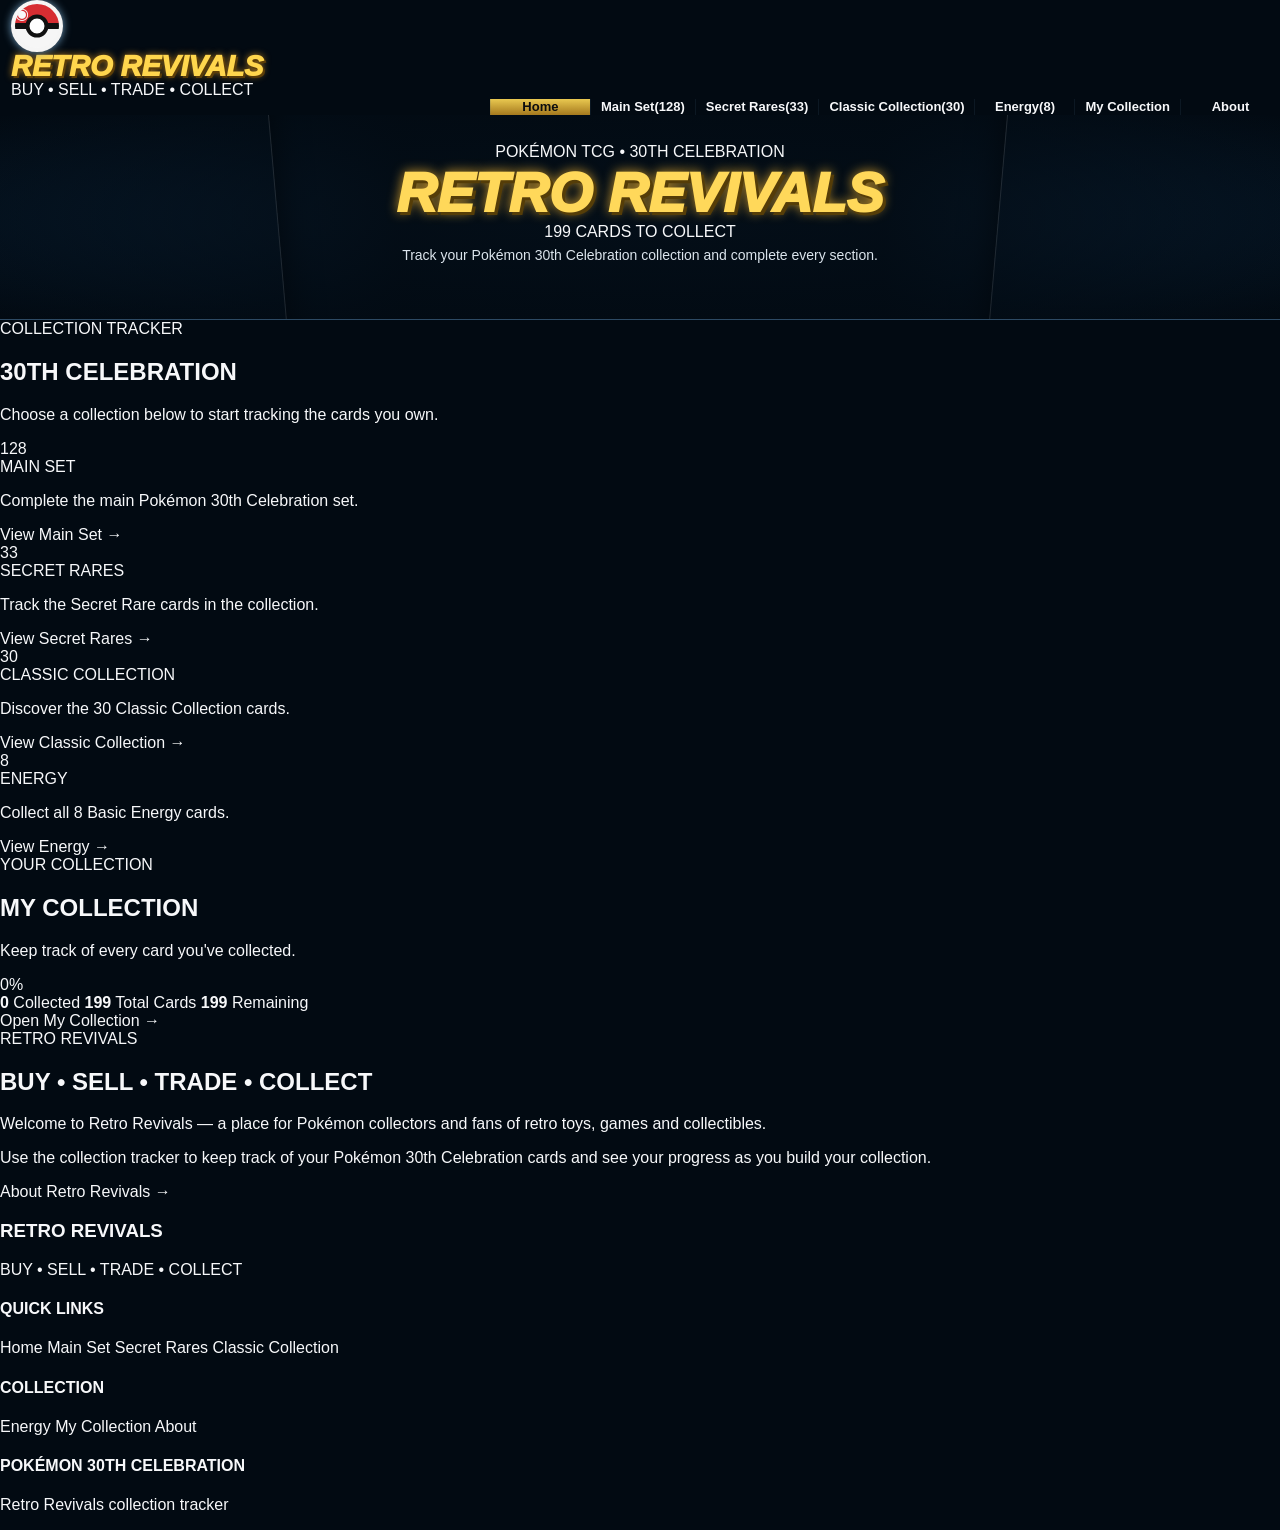
==== commit 0cbce80c: "Create index.html" ====
--- a/index.html
+++ b/index.html
@@ -1,8 +1,392 @@
-<!doctype html><html lang="en"><head><meta charset="utf-8"><meta name="viewport" content="width=device-width,initial-scale=1"><title>Home | Retro Revivals</title><link rel="stylesheet" href="style.css"></head><body>
-<header class="site-header"><div class="header"><a class="logo" href="index.html"><span class="pokeball"></span><span class="brand"><span class="brand-name">RETRO REVIVALS</span><br><span class="brand-tag">BUY • SELL • TRADE • COLLECT</span></span></a><nav class="nav"><a class="active" href="index.html">Home</a><a class="" href="main-set.html">Main Set<br>(128)</a><a class="" href="secret-rares.html">Secret Rares<br>(33)</a><a class="" href="classic-collection.html">Classic Collection<br>(30)</a><a class="" href="energy.html">Energy<br>(8)</a><a class="" href="my-collection.html">My Collection</a><a class="" href="about.html">About</a></nav></div></header><section class="hero"><div class="art-left"></div><div class="art-right"></div><div class="hero-content"><div class="hero-kicker">POKÉMON TCG • 30 YEARS</div><h1>30TH CELEBRATION</h1><h2>RETRO REVIVALS COLLECTION</h2><p>Relive the past. Collect the future. Your Pokémon 30th Celebration collection tracker.</p></div></section>
-<main class="main"><div class="toolbar"><div class="field" style="grid-column:1/-1;text-align:center"><strong style="width:100%;font-size:18px;color:#ffd85a">COLLECTION DASHBOARD — CHOOSE A SECTION</strong></div></div><div class="grid" style="grid-template-columns:repeat(4,1fr)">
-<article class="category card" style="padding:25px;border:1px solid #315575"><h2 class="gold">Main Set</h2><p>128 cards • complete tracker</p><a class="btn" href="main-set.html">View Main Set</a></article>
-<article class="category card" style="padding:25px;border:1px solid #315575"><h2 class="gold">Secret Rares</h2><p>33 cards • complete tracker</p><a class="btn" href="secret-rares.html">View Secret Rares</a></article>
-<article class="category card" style="padding:25px;border:1px solid #315575"><h2 class="gold">Classic Collection</h2><p>30 cards • complete tracker</p><a class="btn" href="classic-collection.html">View Classic Collection</a></article>
-<article class="category card" style="padding:25px;border:1px solid #315575"><h2 class="gold">Energy</h2><p>8 cards • complete tracker</p><a class="btn" href="energy.html">View Energy</a></article></div></main>
-<footer class="footer"><div class="footer-inner"><div><h3>RETRO REVIVALS</h3><p>Retro Games • Pokémon • Toys • Collectables</p><div class="script">Relive the Past, Collect the Future</div></div><div><h3 style="font-size:17px;font-style:normal">Quick Links</h3><a href="main-set.html">Main Set (128)</a><a href="secret-rares.html">Secret Rares (33)</a><a href="classic-collection.html">Classic Collection (30)</a><a href="energy.html">Energy (8)</a></div><div><h3 style="font-size:17px;font-style:normal">Follow Us</h3><div class="social"><span>f</span><span>◎</span><span>▶</span><span>e</span></div><p>Buy • Sell • Trade • Collect</p></div><div><h3 style="font-size:17px;font-style:normal">Pokémon 30th Celebration</h3><p>Celebrating 30 Years of Pokémon<br>1996 - 2026</p><div class="script">Gotta Collect 'Em All!</div></div></div></footer><script src="app.js"></script></body></html>+<!DOCTYPE html>
+<html lang="en">
+<head>
+<meta charset="UTF-8">
+<meta name="viewport" content="width=device-width, initial-scale=1.0">
+
+<title>Retro Revivals | Pokémon 30th Celebration</title>
+
+<meta name="description" content="Retro Revivals Pokémon 30th Celebration collection tracker. Buy, sell, trade and collect.">
+
+<link rel="stylesheet" href="style.css">
+</head>
+
+<body>
+
+<header class="site-header">
+
+  <div class="brand">
+    <div class="pokeball">◉</div>
+
+    <div>
+      <div class="brand-name">RETRO REVIVALS</div>
+      <div class="tagline">BUY • SELL • TRADE • COLLECT</div>
+    </div>
+  </div>
+
+  <nav class="nav">
+
+    <a class="active" href="index.html">Home</a>
+
+    <a href="main-set.html">
+      Main Set <span>(128)</span>
+    </a>
+
+    <a href="secret-rares.html">
+      Secret Rares <span>(33)</span>
+    </a>
+
+    <a href="classic-collection.html">
+      Classic Collection <span>(30)</span>
+    </a>
+
+    <a href="energy.html">
+      Energy <span>(8)</span>
+    </a>
+
+    <a href="my-collection.html">
+      My Collection
+    </a>
+
+    <a href="about.html">
+      About
+    </a>
+
+  </nav>
+
+</header>
+
+
+<section class="hero">
+
+  <div class="hero-art hero-left">
+    ★
+  </div>
+
+  <div class="hero-content">
+
+    <div class="hero-kicker">
+      POKÉMON TCG • 30TH CELEBRATION
+    </div>
+
+    <h1>
+      RETRO REVIVALS
+    </h1>
+
+    <div class="hero-count">
+      199 CARDS TO COLLECT
+    </div>
+
+    <p>
+      Track your Pokémon 30th Celebration collection
+      and complete every section.
+    </p>
+
+  </div>
+
+  <div class="hero-art hero-right">
+    ★
+  </div>
+
+</section>
+
+
+<main class="collection-page">
+
+
+  <div class="section-heading">
+
+    <div>
+      <div class="hero-kicker">
+        COLLECTION TRACKER
+      </div>
+
+      <h2>
+        30TH CELEBRATION
+      </h2>
+
+      <p>
+        Choose a collection below to start tracking the cards you own.
+      </p>
+    </div>
+
+  </div>
+
+
+  <div class="collection-summary">
+
+
+    <div class="summary-card">
+
+      <div class="summary-number">
+        128
+      </div>
+
+      <div class="summary-title">
+        MAIN SET
+      </div>
+
+      <p>
+        Complete the main Pokémon 30th Celebration set.
+      </p>
+
+      <a href="main-set.html">
+        View Main Set →
+      </a>
+
+    </div>
+
+
+    <div class="summary-card">
+
+      <div class="summary-number">
+        33
+      </div>
+
+      <div class="summary-title">
+        SECRET RARES
+      </div>
+
+      <p>
+        Track the Secret Rare cards in the collection.
+      </p>
+
+      <a href="secret-rares.html">
+        View Secret Rares →
+      </a>
+
+    </div>
+
+
+    <div class="summary-card">
+
+      <div class="summary-number">
+        30
+      </div>
+
+      <div class="summary-title">
+        CLASSIC COLLECTION
+      </div>
+
+      <p>
+        Discover the 30 Classic Collection cards.
+      </p>
+
+      <a href="classic-collection.html">
+        View Classic Collection →
+      </a>
+
+    </div>
+
+
+    <div class="summary-card">
+
+      <div class="summary-number">
+        8
+      </div>
+
+      <div class="summary-title">
+        ENERGY
+      </div>
+
+      <p>
+        Collect all 8 Basic Energy cards.
+      </p>
+
+      <a href="energy.html">
+        View Energy →
+      </a>
+
+    </div>
+
+
+  </div>
+
+
+  <section class="overall-progress">
+
+    <div class="progress-heading">
+
+      <div>
+
+        <div class="hero-kicker">
+          YOUR COLLECTION
+        </div>
+
+        <h2>
+          MY COLLECTION
+        </h2>
+
+        <p>
+          Keep track of every card you've collected.
+        </p>
+
+      </div>
+
+      <div class="big-percent">
+        0%
+      </div>
+
+    </div>
+
+
+    <div class="progress-bar">
+
+      <div
+        class="progress-fill"
+        style="width:0%">
+      </div>
+
+    </div>
+
+
+    <div class="progress-stats">
+
+      <span>
+        <strong>0</strong>
+        Collected
+      </span>
+
+      <span>
+        <strong>199</strong>
+        Total Cards
+      </span>
+
+      <span>
+        <strong>199</strong>
+        Remaining
+      </span>
+
+    </div>
+
+
+    <div class="bottom-actions">
+
+      <a
+        href="my-collection.html"
+        class="button">
+
+        Open My Collection →
+
+      </a>
+
+    </div>
+
+  </section>
+
+
+  <section class="about-card">
+
+    <div class="hero-kicker">
+      RETRO REVIVALS
+    </div>
+
+    <h2>
+      BUY • SELL • TRADE • COLLECT
+    </h2>
+
+    <p>
+      Welcome to Retro Revivals — a place for Pokémon
+      collectors and fans of retro toys, games and collectibles.
+    </p>
+
+    <p>
+      Use the collection tracker to keep track of your
+      Pokémon 30th Celebration cards and see your progress
+      as you build your collection.
+    </p>
+
+    <a
+      href="about.html"
+      class="button">
+
+      About Retro Revivals →
+
+    </a>
+
+  </section>
+
+
+</main>
+
+
+<footer class="site-footer">
+
+
+  <div>
+
+    <h3>
+      RETRO REVIVALS
+    </h3>
+
+    <p>
+      BUY • SELL • TRADE • COLLECT
+    </p>
+
+  </div>
+
+
+  <div>
+
+    <h4>
+      QUICK LINKS
+    </h4>
+
+    <a href="index.html">
+      Home
+    </a>
+
+    <a href="main-set.html">
+      Main Set
+    </a>
+
+    <a href="secret-rares.html">
+      Secret Rares
+    </a>
+
+    <a href="classic-collection.html">
+      Classic Collection
+    </a>
+
+  </div>
+
+
+  <div>
+
+    <h4>
+      COLLECTION
+    </h4>
+
+    <a href="energy.html">
+      Energy
+    </a>
+
+    <a href="my-collection.html">
+      My Collection
+    </a>
+
+    <a href="about.html">
+      About
+    </a>
+
+  </div>
+
+
+  <div>
+
+    <h4>
+      POKÉMON 30TH CELEBRATION
+    </h4>
+
+    <p>
+      Retro Revivals collection tracker
+    </p>
+
+  </div>
+
+
+</footer>
+
+
+</body>
+</html>
--- a/style.css
+++ b/style.css
@@ -1,20 +1,39 @@
 
-:root{--bg:#020b14;--nav:#061a2c;--panel:#071522;--gold:#ffd85a;--gold2:#dca82e;--blue:#58799a;--text:#f4f7fa;--muted:#b1c0cf}
-*{box-sizing:border-box}html,body{margin:0;padding:0;background:#020b14;color:var(--text);font-family:Arial,Helvetica,sans-serif}body{min-width:320px}
-a{text-decoration:none;color:inherit}.site-header{height:84px;background:linear-gradient(180deg,#08223a,#041323);border-bottom:1px solid #345a7a;position:sticky;top:0;z-index:100}
-.header{height:100%;display:flex;align-items:center;max-width:1600px;margin:auto}
-.logo{width:360px;height:84px;display:flex;align-items:center;padding:7px 18px;background:linear-gradient(100deg,#071a2c,#0b3550);border-right:1px solid #315979}
-.pokeball{width:48px;height:48px;border-radius:50%;border:4px solid white;background:linear-gradient(#d52b2b 0 45%,#111 45% 55%,#fff 55%);position:relative;flex:none;box-shadow:0 0 12px #6c9fc2}
-.pokeball:after{content:"";position:absolute;left:50%;top:50%;width:14px;height:14px;border:4px solid #111;background:#fff;border-radius:50%;transform:translate(-50%,-50%)}
-.brand{margin-left:10px}.brand-name{font-size:29px;line-height:28px;font-weight:1000;font-style:italic;color:#ffd34c;text-shadow:2px 2px 0 #5b3e08,0 0 8px #e2ad30;white-space:nowrap}.brand-tag{font-size:13px;font-weight:900;letter-spacing:1.2px;white-space:nowrap}
-.nav{height:100%;display:flex;flex:1;justify-content:flex-end}.nav a{height:100%;min-width:105px;padding:0 12px;display:flex;align-items:center;justify-content:center;text-align:center;font-size:14px;font-weight:900;line-height:18px;border-left:1px solid rgba(70,110,145,.18)}.nav a.active{background:linear-gradient(#f2cc52,#a8791c);color:#111;box-shadow:inset 0 0 22px rgba(255,255,255,.16)}.nav a:hover{background:#123552}
-.hero{height:205px;position:relative;overflow:hidden;border-bottom:1px solid #294863;background:radial-gradient(circle at center,#142d45 0,#071727 58%,#020b14 100%)}
-.hero .art-left,.hero .art-right{position:absolute;top:-45px;width:330px;height:300px;background-size:cover;background-position:center;border-radius:8px;opacity:.95}.art-left{left:-30px;transform:rotate(-4deg);background-image:url('https://www.serebii.net/card/30thcelebration/130.jpg')}.art-right{right:-25px;transform:rotate(4deg);background-image:url('https://www.serebii.net/card/30thcelebration/158.jpg')}
-.hero:before{content:"";position:absolute;inset:0;background:linear-gradient(90deg,rgba(2,11,20,.1),rgba(2,11,20,.88) 28%,rgba(2,11,20,.88) 72%,rgba(2,11,20,.1));z-index:1}
-.hero-content{position:relative;z-index:2;text-align:center;padding-top:28px}.hero-kicker{font-size:11px;letter-spacing:4px;color:#fff;font-weight:900}.hero h1{font-size:56px;margin:5px 0 2px;color:var(--gold);font-style:italic;font-weight:1000;text-shadow:3px 3px 0 #513b08,0 0 10px #d99f25}.hero h2{margin:0;font-size:30px}.hero p{margin:7px auto 0;max-width:650px;font-size:15px;line-height:20px;color:#e0e7ee}
-.main{max-width:1600px;margin:auto;padding:18px 18px 38px}.toolbar{display:grid;grid-template-columns:minmax(250px,2.3fr) repeat(3,minmax(145px,1fr)) minmax(180px,1.3fr);gap:12px;margin:0 0 18px}.field{height:50px;background:#050f1a;border:2px solid #3c5d7b;border-radius:10px;color:#dfe8ef;display:flex;align-items:center;padding:0 15px;box-shadow:inset 0 0 10px rgba(0,0,0,.3)}.field input,.field select{width:100%;border:0;outline:0;background:transparent;color:#dfe8ef;font-size:14px}.field select option{background:#071522}.search-icon{font-size:21px;margin-right:10px}.statbox{border-color:#497f85;justify-content:space-around;text-align:center}.statbox strong{font-size:21px}.statbox small{display:block;font-size:12px;color:#c5d1da}.gold{color:var(--gold)}
-.grid{display:grid;grid-template-columns:repeat(11,minmax(0,1fr));gap:12px}.card{min-width:0}.art{position:relative;aspect-ratio:2.5/3.5;border:2px solid #b68a25;border-radius:6px;overflow:hidden;background:#102338;box-shadow:0 3px 9px rgba(0,0,0,.55)}.art img{width:100%;height:100%;object-fit:cover}.placeholder{height:100%;display:flex;align-items:center;justify-content:center;text-align:center;padding:8px;color:#8398aa;font-weight:900;font-size:12px}.card-number{margin-top:6px;display:flex;align-items:center;gap:8px;font-size:11px;color:#fff}.dot{width:20px;height:20px;border:2px solid #6c8399;border-radius:50%;display:inline-block;flex:none}.card.owned .dot{background:var(--gold);border-color:var(--gold);box-shadow:0 0 7px #d7a72e}.card-name{text-align:center;font-size:11px;font-weight:900;margin-top:2px;white-space:nowrap;overflow:hidden;text-overflow:ellipsis}.card label{cursor:pointer}.card input{position:absolute;opacity:0;pointer-events:none}.bottom-actions{display:flex;justify-content:space-between;margin-top:28px}.btn{border:2px solid #526f8e;border-radius:9px;padding:15px 25px;font-weight:900;background:#061321;color:#fff}.btn.goldbtn{border-color:#c69a30;background:linear-gradient(#463a13,#201b0b);color:var(--gold);box-shadow:0 0 10px rgba(219,171,49,.15)}.btn:hover{border-color:var(--gold);color:var(--gold)}
-.footer{border-top:2px solid #172e45;background:#030b13;padding:25px 28px 35px}.footer-inner{max-width:1600px;margin:auto;display:grid;grid-template-columns:1.5fr 1fr 1fr 1.3fr;gap:28px}.footer h3{margin:0 0 9px;color:var(--gold);font-size:23px;font-style:italic}.footer p,.footer a{color:#c2cdd7;font-size:13px;line-height:1.7}.footer a{display:block}.social{display:flex;gap:10px}.social span{width:34px;height:34px;border-radius:5px;background:#1c4e82;display:flex;align-items:center;justify-content:center;font-weight:900}.script{color:var(--gold);font-style:italic;font-family:cursive;font-size:23px;margin-top:12px}.plain{max-width:900px;margin:auto;padding:45px 20px;line-height:1.7}.plain h1,.plain h2{color:var(--gold)}
-@media(max-width:1200px){.logo{width:300px}.brand-name{font-size:24px}.nav a{min-width:82px;font-size:12px}.grid{grid-template-columns:repeat(8,minmax(0,1fr))}.toolbar{grid-template-columns:2fr repeat(3,1fr) 1.4fr}}
-@media(max-width:800px){.site-header{height:auto;position:relative}.header{display:block}.logo{width:100%;height:72px}.nav{overflow:auto;height:54px;justify-content:flex-start}.nav a{min-width:105px}.hero{height:245px}.hero .art-left,.hero .art-right{width:210px;height:245px;top:20px;opacity:.45}.hero h1{font-size:42px}.hero h2{font-size:24px}.hero p{font-size:13px;padding:0 30px}.toolbar{grid-template-columns:1fr 1fr}.statbox{grid-column:span 2}.grid{grid-template-columns:repeat(4,minmax(0,1fr));gap:10px}.bottom-actions{gap:10px}.footer-inner{grid-template-columns:1fr 1fr}}
-@media(max-width:450px){.grid{grid-template-columns:repeat(3,minmax(0,1fr))}.hero h1{font-size:34px}.toolbar{grid-template-columns:1fr}.statbox{grid-column:auto}.footer-inner{grid-template-columns:1fr}}
+*{box-sizing:border-box}
+:root{--bg:#020a12;--nav:#071a2b;--nav2:#0b2942;--gold:#ffd85a;--golddeep:#b78620;--blue:#4e7192;--line:#263f58;--text:#f7f8fa;--muted:#aebdca}
+html,body{margin:0;background:var(--bg);color:var(--text);font-family:Arial,Helvetica,sans-serif}
+body{min-width:320px}
+a{color:inherit;text-decoration:none}
+button,input,select{font:inherit}
+.header{height:84px;background:linear-gradient(180deg,#09243b,#061426);border-bottom:1px solid #3b5d79;display:flex;align-items:stretch}
+.logo{width:370px;flex:0 0 370px;display:flex;align-items:center;padding:7px 18px;background:linear-gradient(90deg,#061727,#0c3551);border-right:1px solid #365a75}
+.pokeball{width:52px;height:52px;border:4px solid #f5f5f5;border-radius:50%;position:relative;background:linear-gradient(#d72d32 0 44%,#101010 44% 56%,#f6f6f6 56%);box-shadow:0 0 9px #6f9cbd}
+.pokeball:after{content:"";position:absolute;width:15px;height:15px;border:4px solid #111;background:#fff;border-radius:50%;left:50%;top:50%;transform:translate(-50%,-50%)}
+.brand{margin-left:11px;white-space:nowrap}.brand-name{display:block;font-weight:1000;font-size:29px;line-height:29px;font-style:italic;color:#ffd64d;text-shadow:2px 2px #5b3d08,0 0 7px #b77e1e}.tag{font-size:12px;font-weight:900;letter-spacing:1px}
+.nav{display:flex;flex:1;overflow:auto;justify-content:flex-end}.nav a{min-width:100px;padding:0 10px;display:flex;align-items:center;justify-content:center;text-align:center;font-size:13px;line-height:16px;font-weight:900;border-left:1px solid rgba(70,100,125,.16);white-space:nowrap}.nav a.active{background:linear-gradient(#e9c850,#a5791e);color:#0c0d0e}.nav a:hover{background:#123550}
+.hero{height:205px;position:relative;overflow:hidden;border-bottom:1px solid #2d4a64;background:radial-gradient(ellipse at center,#112c45 0,#061727 58%,#020a12 100%)}
+.hero:after{content:"";position:absolute;inset:0;background:linear-gradient(90deg,rgba(2,10,18,.2),rgba(2,10,18,.88) 31%,rgba(2,10,18,.88) 69%,rgba(2,10,18,.18));z-index:2}
+.hero-art{position:absolute;top:-40px;width:310px;height:300px;background-size:cover;background-position:center;border:1px solid rgba(255,255,255,.35);box-shadow:0 15px 35px #000;z-index:1}
+.hero-left{left:-32px;transform:rotate(-5deg);background-image:url('https://www.serebii.net/card/30thcelebration/130.jpg')}
+.hero-right{right:-28px;transform:rotate(5deg);background-image:url('https://www.serebii.net/card/30thcelebration/158.jpg')}
+.hero-content{position:relative;z-index:3;text-align:center;padding-top:28px}
+.sparkles{font-size:20px;color:var(--gold);letter-spacing:8px}
+.hero h1{margin:2px 0 0;font-size:56px;line-height:60px;color:var(--gold);font-style:italic;font-weight:1000;text-shadow:3px 3px #553d08,0 0 12px #c9972b}
+.hero h2{margin:0;font-size:29px;line-height:36px}.hero p{margin:5px auto 0;max-width:700px;font-size:14px;line-height:18px;color:#dbe4ec}
+.main{max-width:1600px;margin:auto;padding:18px 16px 38px}
+.toolbar{display:grid;grid-template-columns:minmax(260px,2.4fr) repeat(3,minmax(140px,1fr)) minmax(190px,1.35fr);gap:12px;margin-bottom:18px}
+.control{height:52px;background:#050e18;border:2px solid #3c5d79;border-radius:10px;display:flex;align-items:center;padding:0 15px;box-shadow:inset 0 0 12px #000;color:#dce6ee}
+.control input,.control select{width:100%;border:0;outline:0;background:transparent;color:#dce6ee}.control select option{background:#071a2b}
+.search-icon{font-size:22px;margin-right:9px;color:#fff}.close{font-size:23px;margin-left:8px}
+.counter{border-color:#4b8186;justify-content:space-around;text-align:center}.counter strong{font-size:21px}.counter small{display:block;color:#c0ccd6;font-size:11px;margin-top:2px}.counter .percent{color:var(--gold)}
+.grid{display:grid;grid-template-columns:repeat(11,minmax(0,1fr));gap:13px}
+.card{min-width:0;position:relative}.card-art{aspect-ratio:2.5/3.5;border:2px solid #b58a27;border-radius:5px;background:#112438;overflow:hidden;box-shadow:0 3px 9px rgba(0,0,0,.65)}.card-art img{width:100%;height:100%;object-fit:cover}.placeholder{height:100%;display:flex;align-items:center;justify-content:center;text-align:center;color:#738da3;font-size:11px;font-weight:900;padding:7px}
+.card-meta{display:flex;align-items:center;gap:7px;margin-top:5px}.own-dot{width:21px;height:21px;border:2px solid #75899b;border-radius:50%;display:block;flex:none}.card.owned .own-dot{background:var(--gold);border-color:var(--gold);box-shadow:0 0 8px #d7a52b}.number{font-size:11px;font-weight:900}.name{text-align:center;font-size:11px;font-weight:900;white-space:nowrap;overflow:hidden;text-overflow:ellipsis;margin-top:1px}
+.card input{position:absolute;opacity:0;width:1px;height:1px}
+.card label{cursor:pointer}
+.actions{display:flex;justify-content:space-between;margin-top:28px}.btn{border:2px solid #506f8e;background:#050e18;color:#fff;border-radius:9px;padding:14px 25px;font-weight:900;cursor:pointer}.btn.gold{border-color:#c39a35;color:var(--gold);background:linear-gradient(#493c14,#201b0b);box-shadow:0 0 12px rgba(217,170,48,.12)}
+.footer{border-top:2px solid #172f47;background:#030a11;padding:25px 25px 36px}.footer-grid{max-width:1600px;margin:auto;display:grid;grid-template-columns:1.45fr 1fr 1fr 1.3fr;gap:30px}.footer h3{margin:0 0 9px;color:var(--gold);font-size:23px;font-style:italic}.footer .heading{font-size:16px;font-style:normal}.footer p,.footer a{font-size:13px;line-height:1.7;color:#c2cdd6}.footer a{display:block}.social{display:flex;gap:9px;margin:8px 0}.social span{width:34px;height:34px;border-radius:5px;background:#18508a;display:flex;align-items:center;justify-content:center;font-weight:1000}.script{font-family:cursive;font-style:italic;color:var(--gold);font-size:23px;margin-top:10px}
+.home-note{color:var(--muted);margin:0 0 15px}.section-page{padding-top:30px}.plain{max-width:1100px;margin:auto;padding:45px 20px;line-height:1.7}.plain h1,.plain h2{color:var(--gold)}
+@media(max-width:1200px){.logo{width:300px;flex-basis:300px}.brand-name{font-size:24px}.nav a{min-width:80px;font-size:11px}.grid{grid-template-columns:repeat(8,minmax(0,1fr))}.toolbar{grid-template-columns:2fr repeat(3,1fr) 1.4fr}}
+@media(max-width:800px){.header{height:auto;display:block}.logo{width:100%;height:70px}.nav{height:53px;justify-content:flex-start}.nav a{min-width:104px}.hero{height:240px}.hero-art{width:190px;height:245px;top:10px;opacity:.48}.hero-content{padding-top:35px}.hero h1{font-size:42px;line-height:48px}.hero h2{font-size:24px}.hero p{font-size:13px;padding:0 28px}.toolbar{grid-template-columns:1fr 1fr}.counter{grid-column:span 2}.grid{grid-template-columns:repeat(4,minmax(0,1fr));gap:10px}.actions{gap:10px}.footer-grid{grid-template-columns:1fr 1fr}}
+@media(max-width:450px){.grid{grid-template-columns:repeat(3,minmax(0,1fr))}.toolbar{grid-template-columns:1fr}.counter{grid-column:auto}.hero h1{font-size:34px}.hero h2{font-size:21px}.footer-grid{grid-template-columns:1fr}}
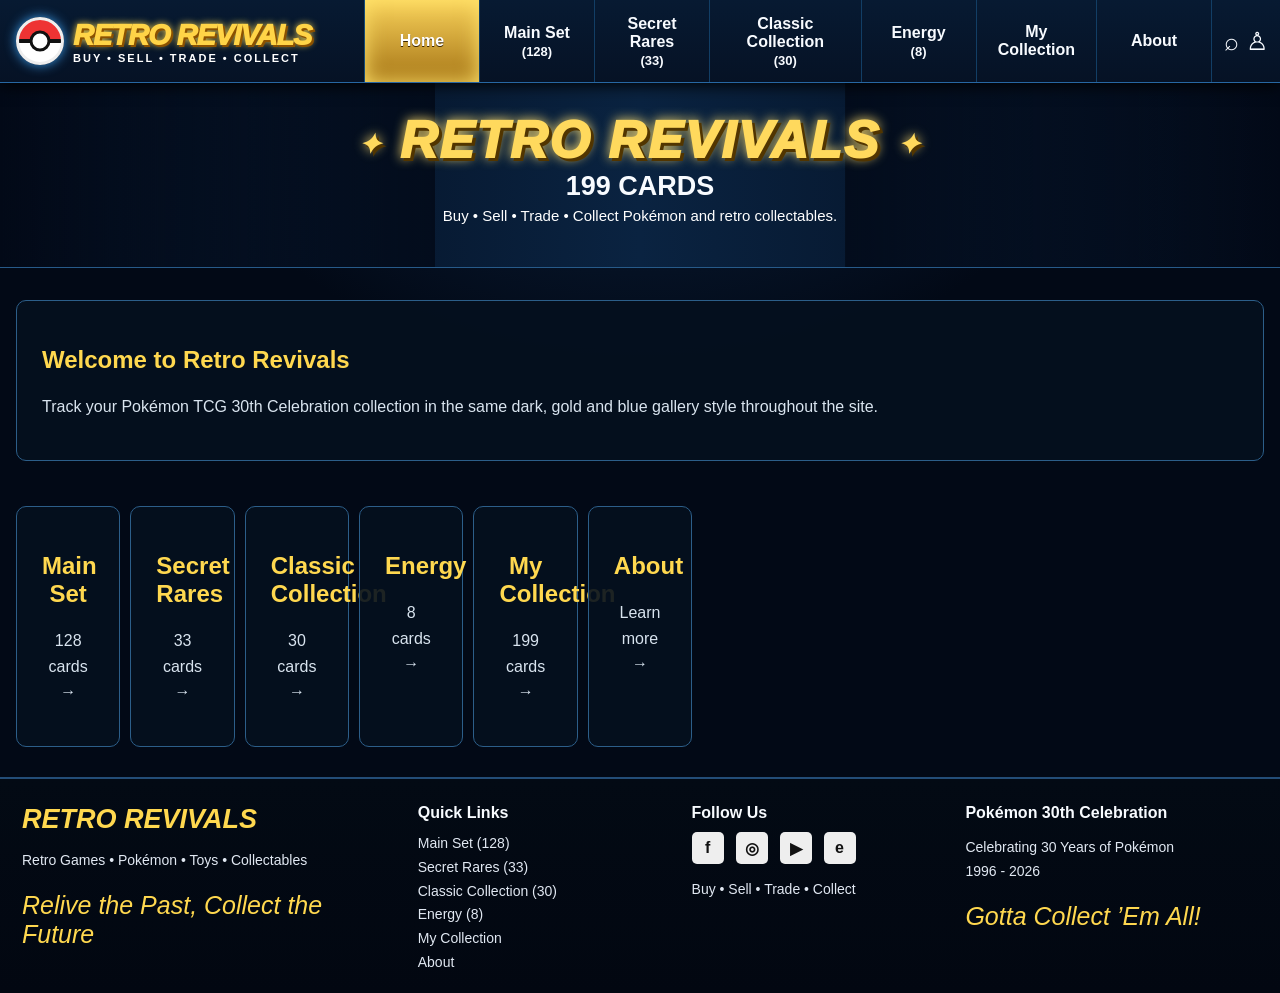
==== commit 9261ddd4: "Add files via upload" ====
--- a/index.html
+++ b/index.html
@@ -1,392 +1,9 @@
-<!DOCTYPE html>
-<html lang="en">
-<head>
-<meta charset="UTF-8">
-<meta name="viewport" content="width=device-width, initial-scale=1.0">
-
-<title>Retro Revivals | Pokémon 30th Celebration</title>
-
-<meta name="description" content="Retro Revivals Pokémon 30th Celebration collection tracker. Buy, sell, trade and collect.">
-
-<link rel="stylesheet" href="style.css">
-</head>
-
-<body>
-
-<header class="site-header">
-
-  <div class="brand">
-    <div class="pokeball">◉</div>
-
-    <div>
-      <div class="brand-name">RETRO REVIVALS</div>
-      <div class="tagline">BUY • SELL • TRADE • COLLECT</div>
-    </div>
-  </div>
-
-  <nav class="nav">
-
-    <a class="active" href="index.html">Home</a>
-
-    <a href="main-set.html">
-      Main Set <span>(128)</span>
-    </a>
-
-    <a href="secret-rares.html">
-      Secret Rares <span>(33)</span>
-    </a>
-
-    <a href="classic-collection.html">
-      Classic Collection <span>(30)</span>
-    </a>
-
-    <a href="energy.html">
-      Energy <span>(8)</span>
-    </a>
-
-    <a href="my-collection.html">
-      My Collection
-    </a>
-
-    <a href="about.html">
-      About
-    </a>
-
-  </nav>
-
-</header>
-
-
-<section class="hero">
-
-  <div class="hero-art hero-left">
-    ★
-  </div>
-
-  <div class="hero-content">
-
-    <div class="hero-kicker">
-      POKÉMON TCG • 30TH CELEBRATION
-    </div>
-
-    <h1>
-      RETRO REVIVALS
-    </h1>
-
-    <div class="hero-count">
-      199 CARDS TO COLLECT
-    </div>
-
-    <p>
-      Track your Pokémon 30th Celebration collection
-      and complete every section.
-    </p>
-
-  </div>
-
-  <div class="hero-art hero-right">
-    ★
-  </div>
-
-</section>
-
-
-<main class="collection-page">
-
-
-  <div class="section-heading">
-
-    <div>
-      <div class="hero-kicker">
-        COLLECTION TRACKER
-      </div>
-
-      <h2>
-        30TH CELEBRATION
-      </h2>
-
-      <p>
-        Choose a collection below to start tracking the cards you own.
-      </p>
-    </div>
-
-  </div>
-
-
-  <div class="collection-summary">
-
-
-    <div class="summary-card">
-
-      <div class="summary-number">
-        128
-      </div>
-
-      <div class="summary-title">
-        MAIN SET
-      </div>
-
-      <p>
-        Complete the main Pokémon 30th Celebration set.
-      </p>
-
-      <a href="main-set.html">
-        View Main Set →
-      </a>
-
-    </div>
-
-
-    <div class="summary-card">
-
-      <div class="summary-number">
-        33
-      </div>
-
-      <div class="summary-title">
-        SECRET RARES
-      </div>
-
-      <p>
-        Track the Secret Rare cards in the collection.
-      </p>
-
-      <a href="secret-rares.html">
-        View Secret Rares →
-      </a>
-
-    </div>
-
-
-    <div class="summary-card">
-
-      <div class="summary-number">
-        30
-      </div>
-
-      <div class="summary-title">
-        CLASSIC COLLECTION
-      </div>
-
-      <p>
-        Discover the 30 Classic Collection cards.
-      </p>
-
-      <a href="classic-collection.html">
-        View Classic Collection →
-      </a>
-
-    </div>
-
-
-    <div class="summary-card">
-
-      <div class="summary-number">
-        8
-      </div>
-
-      <div class="summary-title">
-        ENERGY
-      </div>
-
-      <p>
-        Collect all 8 Basic Energy cards.
-      </p>
-
-      <a href="energy.html">
-        View Energy →
-      </a>
-
-    </div>
-
-
-  </div>
-
-
-  <section class="overall-progress">
-
-    <div class="progress-heading">
-
-      <div>
-
-        <div class="hero-kicker">
-          YOUR COLLECTION
-        </div>
-
-        <h2>
-          MY COLLECTION
-        </h2>
-
-        <p>
-          Keep track of every card you've collected.
-        </p>
-
-      </div>
-
-      <div class="big-percent">
-        0%
-      </div>
-
-    </div>
-
-
-    <div class="progress-bar">
-
-      <div
-        class="progress-fill"
-        style="width:0%">
-      </div>
-
-    </div>
-
-
-    <div class="progress-stats">
-
-      <span>
-        <strong>0</strong>
-        Collected
-      </span>
-
-      <span>
-        <strong>199</strong>
-        Total Cards
-      </span>
-
-      <span>
-        <strong>199</strong>
-        Remaining
-      </span>
-
-    </div>
-
-
-    <div class="bottom-actions">
-
-      <a
-        href="my-collection.html"
-        class="button">
-
-        Open My Collection →
-
-      </a>
-
-    </div>
-
-  </section>
-
-
-  <section class="about-card">
-
-    <div class="hero-kicker">
-      RETRO REVIVALS
-    </div>
-
-    <h2>
-      BUY • SELL • TRADE • COLLECT
-    </h2>
-
-    <p>
-      Welcome to Retro Revivals — a place for Pokémon
-      collectors and fans of retro toys, games and collectibles.
-    </p>
-
-    <p>
-      Use the collection tracker to keep track of your
-      Pokémon 30th Celebration cards and see your progress
-      as you build your collection.
-    </p>
-
-    <a
-      href="about.html"
-      class="button">
-
-      About Retro Revivals →
-
-    </a>
-
-  </section>
-
-
-</main>
-
-
-<footer class="site-footer">
-
-
-  <div>
-
-    <h3>
-      RETRO REVIVALS
-    </h3>
-
-    <p>
-      BUY • SELL • TRADE • COLLECT
-    </p>
-
-  </div>
-
-
-  <div>
-
-    <h4>
-      QUICK LINKS
-    </h4>
-
-    <a href="index.html">
-      Home
-    </a>
-
-    <a href="main-set.html">
-      Main Set
-    </a>
-
-    <a href="secret-rares.html">
-      Secret Rares
-    </a>
-
-    <a href="classic-collection.html">
-      Classic Collection
-    </a>
-
-  </div>
-
-
-  <div>
-
-    <h4>
-      COLLECTION
-    </h4>
-
-    <a href="energy.html">
-      Energy
-    </a>
-
-    <a href="my-collection.html">
-      My Collection
-    </a>
-
-    <a href="about.html">
-      About
-    </a>
-
-  </div>
-
-
-  <div>
-
-    <h4>
-      POKÉMON 30TH CELEBRATION
-    </h4>
-
-    <p>
-      Retro Revivals collection tracker
-    </p>
-
-  </div>
-
-
-</footer>
-
-
-</body>
-</html>
+<!doctype html><html lang="en"><head><meta charset="utf-8"><meta name="viewport" content="width=device-width,initial-scale=1"><title>Retro Revivals</title><link rel="stylesheet" href="style.css"></head><body><header class="site-header"><div class="header"><div class="logo"><div class="ball"></div><div><div class="logo-text">RETRO REVIVALS</div><div class="logo-sub">BUY • SELL • TRADE • COLLECT</div></div></div><nav class="nav"><a class="active" href="index.html"><span>Home</span></a><a class="" href="main-set.html"><span>Main Set</span><small>(128)</small></a><a class="" href="secret-rares.html"><span>Secret Rares</span><small>(33)</small></a><a class="" href="classic-collection.html"><span>Classic Collection</span><small>(30)</small></a><a class="" href="energy.html"><span>Energy</span><small>(8)</small></a><a class="" href="my-collection.html"><span>My Collection</span></a><a class="" href="about.html"><span>About</span></a></nav><div class="header-icons">⌕ ♙</div></div></header>
+<section class="hero"><div class="hero-center"><h1><span class="sparkles">✦</span> RETRO REVIVALS <span class="sparkles">✦</span></h1><h2>199 CARDS</h2><p>Buy • Sell • Trade • Collect Pokémon and retro collectables.</p></div></section>
+<main class="wrap"><div class="info"><h2>Welcome to Retro Revivals</h2><p>Track your Pokémon TCG 30th Celebration collection in the same dark, gold and blue gallery style throughout the site.</p></div>
+<section class="grid"><a class="info" href="main-set.html" style="text-align:center"><h2>Main Set</h2><p>128 cards →</p></a><a class="info" href="secret-rares.html" style="text-align:center"><h2>Secret Rares</h2><p>33 cards →</p></a><a class="info" href="classic-collection.html" style="text-align:center"><h2>Classic Collection</h2><p>30 cards →</p></a><a class="info" href="energy.html" style="text-align:center"><h2>Energy</h2><p>8 cards →</p></a><a class="info" href="my-collection.html" style="text-align:center"><h2>My Collection</h2><p>199 cards →</p></a><a class="info" href="about.html" style="text-align:center"><h2>About</h2><p> Learn more →</p></a></section></main><footer class="footer"><div class="footer-inner">
+<div><h3>RETRO REVIVALS</h3><p>Retro Games • Pokémon • Toys • Collectables</p><div class="quote">Relive the Past, Collect the Future</div></div>
+<div><h4>Quick Links</h4><a href="main-set.html">Main Set (128)</a><a href="secret-rares.html">Secret Rares (33)</a><a href="classic-collection.html">Classic Collection (30)</a><a href="energy.html">Energy (8)</a><a href="my-collection.html">My Collection</a><a href="about.html">About</a></div>
+<div><h4>Follow Us</h4><div class="social"><span>f</span><span>◎</span><span>▶</span><span>e</span></div><p>Buy • Sell • Trade • Collect</p></div>
+<div><h4>Pokémon 30th Celebration</h4><p>Celebrating 30 Years of Pokémon<br>1996 - 2026</p><div class="quote">Gotta Collect ’Em All!</div></div>
+</div></footer></body></html>
--- a/style.css
+++ b/style.css
@@ -1,39 +1,69 @@
 
-*{box-sizing:border-box}
-:root{--bg:#020a12;--nav:#071a2b;--nav2:#0b2942;--gold:#ffd85a;--golddeep:#b78620;--blue:#4e7192;--line:#263f58;--text:#f7f8fa;--muted:#aebdca}
-html,body{margin:0;background:var(--bg);color:var(--text);font-family:Arial,Helvetica,sans-serif}
-body{min-width:320px}
-a{color:inherit;text-decoration:none}
-button,input,select{font:inherit}
-.header{height:84px;background:linear-gradient(180deg,#09243b,#061426);border-bottom:1px solid #3b5d79;display:flex;align-items:stretch}
-.logo{width:370px;flex:0 0 370px;display:flex;align-items:center;padding:7px 18px;background:linear-gradient(90deg,#061727,#0c3551);border-right:1px solid #365a75}
-.pokeball{width:52px;height:52px;border:4px solid #f5f5f5;border-radius:50%;position:relative;background:linear-gradient(#d72d32 0 44%,#101010 44% 56%,#f6f6f6 56%);box-shadow:0 0 9px #6f9cbd}
-.pokeball:after{content:"";position:absolute;width:15px;height:15px;border:4px solid #111;background:#fff;border-radius:50%;left:50%;top:50%;transform:translate(-50%,-50%)}
-.brand{margin-left:11px;white-space:nowrap}.brand-name{display:block;font-weight:1000;font-size:29px;line-height:29px;font-style:italic;color:#ffd64d;text-shadow:2px 2px #5b3d08,0 0 7px #b77e1e}.tag{font-size:12px;font-weight:900;letter-spacing:1px}
-.nav{display:flex;flex:1;overflow:auto;justify-content:flex-end}.nav a{min-width:100px;padding:0 10px;display:flex;align-items:center;justify-content:center;text-align:center;font-size:13px;line-height:16px;font-weight:900;border-left:1px solid rgba(70,100,125,.16);white-space:nowrap}.nav a.active{background:linear-gradient(#e9c850,#a5791e);color:#0c0d0e}.nav a:hover{background:#123550}
-.hero{height:205px;position:relative;overflow:hidden;border-bottom:1px solid #2d4a64;background:radial-gradient(ellipse at center,#112c45 0,#061727 58%,#020a12 100%)}
-.hero:after{content:"";position:absolute;inset:0;background:linear-gradient(90deg,rgba(2,10,18,.2),rgba(2,10,18,.88) 31%,rgba(2,10,18,.88) 69%,rgba(2,10,18,.18));z-index:2}
-.hero-art{position:absolute;top:-40px;width:310px;height:300px;background-size:cover;background-position:center;border:1px solid rgba(255,255,255,.35);box-shadow:0 15px 35px #000;z-index:1}
-.hero-left{left:-32px;transform:rotate(-5deg);background-image:url('https://www.serebii.net/card/30thcelebration/130.jpg')}
-.hero-right{right:-28px;transform:rotate(5deg);background-image:url('https://www.serebii.net/card/30thcelebration/158.jpg')}
-.hero-content{position:relative;z-index:3;text-align:center;padding-top:28px}
-.sparkles{font-size:20px;color:var(--gold);letter-spacing:8px}
-.hero h1{margin:2px 0 0;font-size:56px;line-height:60px;color:var(--gold);font-style:italic;font-weight:1000;text-shadow:3px 3px #553d08,0 0 12px #c9972b}
-.hero h2{margin:0;font-size:29px;line-height:36px}.hero p{margin:5px auto 0;max-width:700px;font-size:14px;line-height:18px;color:#dbe4ec}
-.main{max-width:1600px;margin:auto;padding:18px 16px 38px}
-.toolbar{display:grid;grid-template-columns:minmax(260px,2.4fr) repeat(3,minmax(140px,1fr)) minmax(190px,1.35fr);gap:12px;margin-bottom:18px}
-.control{height:52px;background:#050e18;border:2px solid #3c5d79;border-radius:10px;display:flex;align-items:center;padding:0 15px;box-shadow:inset 0 0 12px #000;color:#dce6ee}
-.control input,.control select{width:100%;border:0;outline:0;background:transparent;color:#dce6ee}.control select option{background:#071a2b}
-.search-icon{font-size:22px;margin-right:9px;color:#fff}.close{font-size:23px;margin-left:8px}
-.counter{border-color:#4b8186;justify-content:space-around;text-align:center}.counter strong{font-size:21px}.counter small{display:block;color:#c0ccd6;font-size:11px;margin-top:2px}.counter .percent{color:var(--gold)}
-.grid{display:grid;grid-template-columns:repeat(11,minmax(0,1fr));gap:13px}
-.card{min-width:0;position:relative}.card-art{aspect-ratio:2.5/3.5;border:2px solid #b58a27;border-radius:5px;background:#112438;overflow:hidden;box-shadow:0 3px 9px rgba(0,0,0,.65)}.card-art img{width:100%;height:100%;object-fit:cover}.placeholder{height:100%;display:flex;align-items:center;justify-content:center;text-align:center;color:#738da3;font-size:11px;font-weight:900;padding:7px}
-.card-meta{display:flex;align-items:center;gap:7px;margin-top:5px}.own-dot{width:21px;height:21px;border:2px solid #75899b;border-radius:50%;display:block;flex:none}.card.owned .own-dot{background:var(--gold);border-color:var(--gold);box-shadow:0 0 8px #d7a52b}.number{font-size:11px;font-weight:900}.name{text-align:center;font-size:11px;font-weight:900;white-space:nowrap;overflow:hidden;text-overflow:ellipsis;margin-top:1px}
-.card input{position:absolute;opacity:0;width:1px;height:1px}
-.card label{cursor:pointer}
-.actions{display:flex;justify-content:space-between;margin-top:28px}.btn{border:2px solid #506f8e;background:#050e18;color:#fff;border-radius:9px;padding:14px 25px;font-weight:900;cursor:pointer}.btn.gold{border-color:#c39a35;color:var(--gold);background:linear-gradient(#493c14,#201b0b);box-shadow:0 0 12px rgba(217,170,48,.12)}
-.footer{border-top:2px solid #172f47;background:#030a11;padding:25px 25px 36px}.footer-grid{max-width:1600px;margin:auto;display:grid;grid-template-columns:1.45fr 1fr 1fr 1.3fr;gap:30px}.footer h3{margin:0 0 9px;color:var(--gold);font-size:23px;font-style:italic}.footer .heading{font-size:16px;font-style:normal}.footer p,.footer a{font-size:13px;line-height:1.7;color:#c2cdd6}.footer a{display:block}.social{display:flex;gap:9px;margin:8px 0}.social span{width:34px;height:34px;border-radius:5px;background:#18508a;display:flex;align-items:center;justify-content:center;font-weight:1000}.script{font-family:cursive;font-style:italic;color:var(--gold);font-size:23px;margin-top:10px}
-.home-note{color:var(--muted);margin:0 0 15px}.section-page{padding-top:30px}.plain{max-width:1100px;margin:auto;padding:45px 20px;line-height:1.7}.plain h1,.plain h2{color:var(--gold)}
-@media(max-width:1200px){.logo{width:300px;flex-basis:300px}.brand-name{font-size:24px}.nav a{min-width:80px;font-size:11px}.grid{grid-template-columns:repeat(8,minmax(0,1fr))}.toolbar{grid-template-columns:2fr repeat(3,1fr) 1.4fr}}
-@media(max-width:800px){.header{height:auto;display:block}.logo{width:100%;height:70px}.nav{height:53px;justify-content:flex-start}.nav a{min-width:104px}.hero{height:240px}.hero-art{width:190px;height:245px;top:10px;opacity:.48}.hero-content{padding-top:35px}.hero h1{font-size:42px;line-height:48px}.hero h2{font-size:24px}.hero p{font-size:13px;padding:0 28px}.toolbar{grid-template-columns:1fr 1fr}.counter{grid-column:span 2}.grid{grid-template-columns:repeat(4,minmax(0,1fr));gap:10px}.actions{gap:10px}.footer-grid{grid-template-columns:1fr 1fr}}
-@media(max-width:450px){.grid{grid-template-columns:repeat(3,minmax(0,1fr))}.toolbar{grid-template-columns:1fr}.counter{grid-column:auto}.hero h1{font-size:34px}.hero h2{font-size:21px}.footer-grid{grid-template-columns:1fr}}
+:root{
+ --bg:#020916;--panel:#071426;--panel2:#0b1b31;--blue:#2d78c8;
+ --gold:#f5c843;--gold2:#ffe78a;--white:#f8fbff;--muted:#b9c7d9;
+ --cyan:#48e7ef;--line:#1f507e;
+}
+*{box-sizing:border-box}html,body{margin:0;padding:0}
+body{font-family:Arial,Helvetica,sans-serif;color:var(--white);background:
+ radial-gradient(circle at 50% -20%,#12335b 0,#020916 43%),#020916;min-height:100vh}
+a{text-decoration:none;color:inherit}button,input,select{font:inherit}
+.site-header{background:linear-gradient(180deg,#071a32,#061225);border-bottom:1px solid #2767a3;box-shadow:0 2px 15px #000;position:sticky;top:0;z-index:20}
+.header{height:82px;display:flex;align-items:stretch;max-width:1600px;margin:auto}
+.logo{width:365px;display:flex;align-items:center;padding:7px 16px;gap:9px;border-right:1px solid #174c79}
+.ball{width:48px;height:48px;border-radius:50%;background:linear-gradient(#e33 0 46%,#111 46% 54%,#fff 54%);border:3px solid #eee;position:relative;box-shadow:0 0 12px #3a9be8}
+.ball:after{content:"";position:absolute;width:15px;height:15px;background:#fff;border:3px solid #111;border-radius:50%;left:50%;top:50%;transform:translate(-50%,-50%)}
+.logo-text{font-weight:1000;font-style:italic;font-size:29px;letter-spacing:-1px;color:#ffd447;text-shadow:2px 2px #8b5100,0 0 7px #ffdb52;white-space:nowrap}
+.logo-sub{font-size:11px;letter-spacing:2px;font-weight:800;color:#fff}
+.nav{display:flex;flex:1;overflow:auto}.nav a{min-width:115px;padding:17px 12px;display:flex;flex-direction:column;align-items:center;justify-content:center;text-align:center;font-weight:800;border-right:1px solid #123e65;font-size:14px}
+.nav a span{font-size:16px}.nav a small{font-size:13px;margin-top:2px}.nav a.active{background:linear-gradient(#f8d15a,#a67516);color:#fff;text-shadow:0 1px #3b2500;box-shadow:inset 0 0 20px #ffe36b}
+.header-icons{display:flex;align-items:center;padding:0 12px;gap:14px;font-size:25px}
+
+.hero{height:185px;position:relative;overflow:hidden;border-bottom:1px solid #275a89;
+ background:linear-gradient(90deg,#020917 0,#0a2341 50%,#020917 100%)}
+.hero:before,.hero:after{content:"";position:absolute;top:0;bottom:0;width:34%;background-size:cover;background-position:center;opacity:.82}
+.hero:before{left:0;background-image:linear-gradient(90deg,transparent,#020917),url("https://www.serebii.net/card/30thcelebration/130.jpg")}
+.hero:after{right:0;background-image:linear-gradient(270deg,transparent,#020917),url("https://www.serebii.net/card/30thcelebration/149.jpg")}
+.hero-center{position:relative;z-index:2;text-align:center;padding-top:27px}
+.hero h1{margin:0;color:#ffd95d;font-size:52px;font-style:italic;font-weight:1000;text-shadow:3px 3px #513500,0 0 12px #ffdf70;letter-spacing:2px}
+.hero h2{margin:1px 0 5px;font-size:27px}.hero p{margin:0;color:#fff;font-size:15px}
+.sparkles{color:#ffd95d;font-size:28px;vertical-align:middle}
+
+.wrap{max-width:1600px;margin:auto;padding:17px 16px 0}
+.toolbar{display:flex;align-items:center;gap:13px;margin-bottom:14px}
+.search{height:52px;flex:1;position:relative}.search input{width:100%;height:100%;background:#030b18;border:2px solid #406b9b;border-radius:18px;color:#fff;padding:0 45px;font-size:15px;outline:none;box-shadow:inset 0 0 10px #000}
+.search:before{content:"⌕";position:absolute;left:16px;top:10px;font-size:27px;z-index:1}.search:after{content:"×";position:absolute;right:17px;top:10px;font-size:25px;color:#fff}
+.select{height:52px;min-width:160px;background:#07172c;border:2px solid #416e9f;color:#fff;border-radius:7px;padding:0 15px;outline:none;font-weight:700}
+.progress{height:66px;min-width:245px;border:2px solid #3f8f99;border-radius:9px;background:#06111e;display:flex;align-items:center;justify-content:space-around;text-align:center}
+.progress b{display:block;font-size:20px}.progress small{color:#c8d4e1}.progress .pct{color:#ffe14f}
+
+.grid{display:grid;grid-template-columns:repeat(11,minmax(80px,1fr));gap:12px 10px}
+.card{min-width:0;text-align:center;position:relative}.card-img{aspect-ratio:0.715;position:relative;border:3px solid #e6b72e;border-radius:5px;overflow:hidden;background:#07172a;box-shadow:0 0 7px #7e611a}
+.card-img img{width:100%;height:100%;display:block;object-fit:cover}
+.fallback{height:100%;display:flex;align-items:center;justify-content:center;padding:8px;font-weight:900;font-size:12px;color:#dcecff;background:radial-gradient(circle,#28537f,#06101e)}
+.check{position:absolute;left:2px;bottom:-25px;width:19px;height:19px;border:2px solid #a9c7e2;border-radius:50%;background:#020916;cursor:pointer}
+.check input{display:none}.card.owned .check{border-color:#4ee58d;background:#173f2c}.card.owned .check:after{content:"✓";color:#4ee58d;position:absolute;left:2px;top:-4px;font-weight:900}
+.meta{padding-top:25px;min-height:52px}.num{font-size:12px;color:#fff;font-weight:800}.name{font-size:12px;font-weight:800;margin-top:3px;line-height:1.1}
+.card.hide{display:none}
+
+.actions{display:flex;align-items:center;justify-content:space-between;margin:30px 0 35px}
+.btn{border:2px solid #4777a9;background:#030a15;color:#fff;border-radius:8px;padding:14px 25px;font-weight:900;font-size:17px;box-shadow:0 0 8px #1b4775;cursor:pointer}
+.btn.gold{background:linear-gradient(#5e4b13,#1e1705);border-color:#f1c93f;color:#ffe06b;box-shadow:0 0 10px #8d6a15}
+.pages{display:flex;border:1px solid #24517b;border-radius:8px;overflow:hidden}
+.pages button{background:#06172a;color:#fff;border:0;border-right:1px solid #24517b;width:43px;height:43px;cursor:pointer;font-weight:800}.pages button.active{background:#ffd84f;color:#111;box-shadow:0 0 10px #ffd84f}.pages button:last-child{border:0}
+
+.footer{border-top:2px solid #234d78;background:linear-gradient(180deg,#030a14,#020711);padding:25px 22px 18px}
+.footer-inner{max-width:1600px;margin:auto;display:grid;grid-template-columns:1.5fr 1fr 1fr 1.2fr;gap:30px}
+.footer h3{margin:0 0 8px;color:#ffd84f;font-style:italic;font-size:27px}.footer h4{margin:0 0 10px;font-size:16px}.footer p,.footer a{color:#e1e8f2;font-size:14px;line-height:1.7}.footer a{display:block}.footer .quote{color:#ffd84f;font-size:25px;font-style:italic;margin-top:18px}.social{display:flex;gap:12px}.social span{width:32px;height:32px;display:grid;place-items:center;border-radius:5px;background:#eee;color:#111;font-weight:900}
+
+.info{background:rgba(5,16,31,.9);border:1px solid #2c5e89;border-radius:10px;padding:25px;margin:15px 0 30px}.info h2{color:#ffd84f}.info p,.info li{color:#d9e4ef;line-height:1.6}
+
+@media(max-width:1250px){.grid{grid-template-columns:repeat(9,minmax(75px,1fr))}.logo{width:310px}.nav a{min-width:100px}}
+@media(max-width:950px){.header{height:auto;flex-wrap:wrap}.logo{width:100%;height:70px}.nav{width:100%}.header-icons{display:none}.toolbar{flex-wrap:wrap}.search{min-width:280px}.progress{margin-left:auto}.grid{grid-template-columns:repeat(7,minmax(72px,1fr))}}
+@media(max-width:650px){
+ .logo-text{font-size:23px}.logo{height:62px}.nav a{min-width:82px;font-size:11px;padding:9px 4px}.nav a span{font-size:12px}.nav a small{font-size:10px}
+ .hero{height:175px}.hero h1{font-size:35px}.hero h2{font-size:22px}.hero p{font-size:12px;padding:0 40px}
+ .wrap{padding:12px 8px}.toolbar{display:grid;grid-template-columns:1fr 1fr;gap:8px}.search{grid-column:1/-1;min-width:0}.select{min-width:0;width:100%}.progress{grid-column:1/-1;width:100%}
+ .grid{grid-template-columns:repeat(3,minmax(0,1fr));gap:13px 7px}.card-img{border-width:2px}.name{font-size:10px}.num{font-size:10px}
+ .actions{gap:10px}.btn{padding:11px 13px;font-size:13px}.pages button{width:35px}.footer-inner{grid-template-columns:1fr 1fr}.footer h3{font-size:22px}
+}
